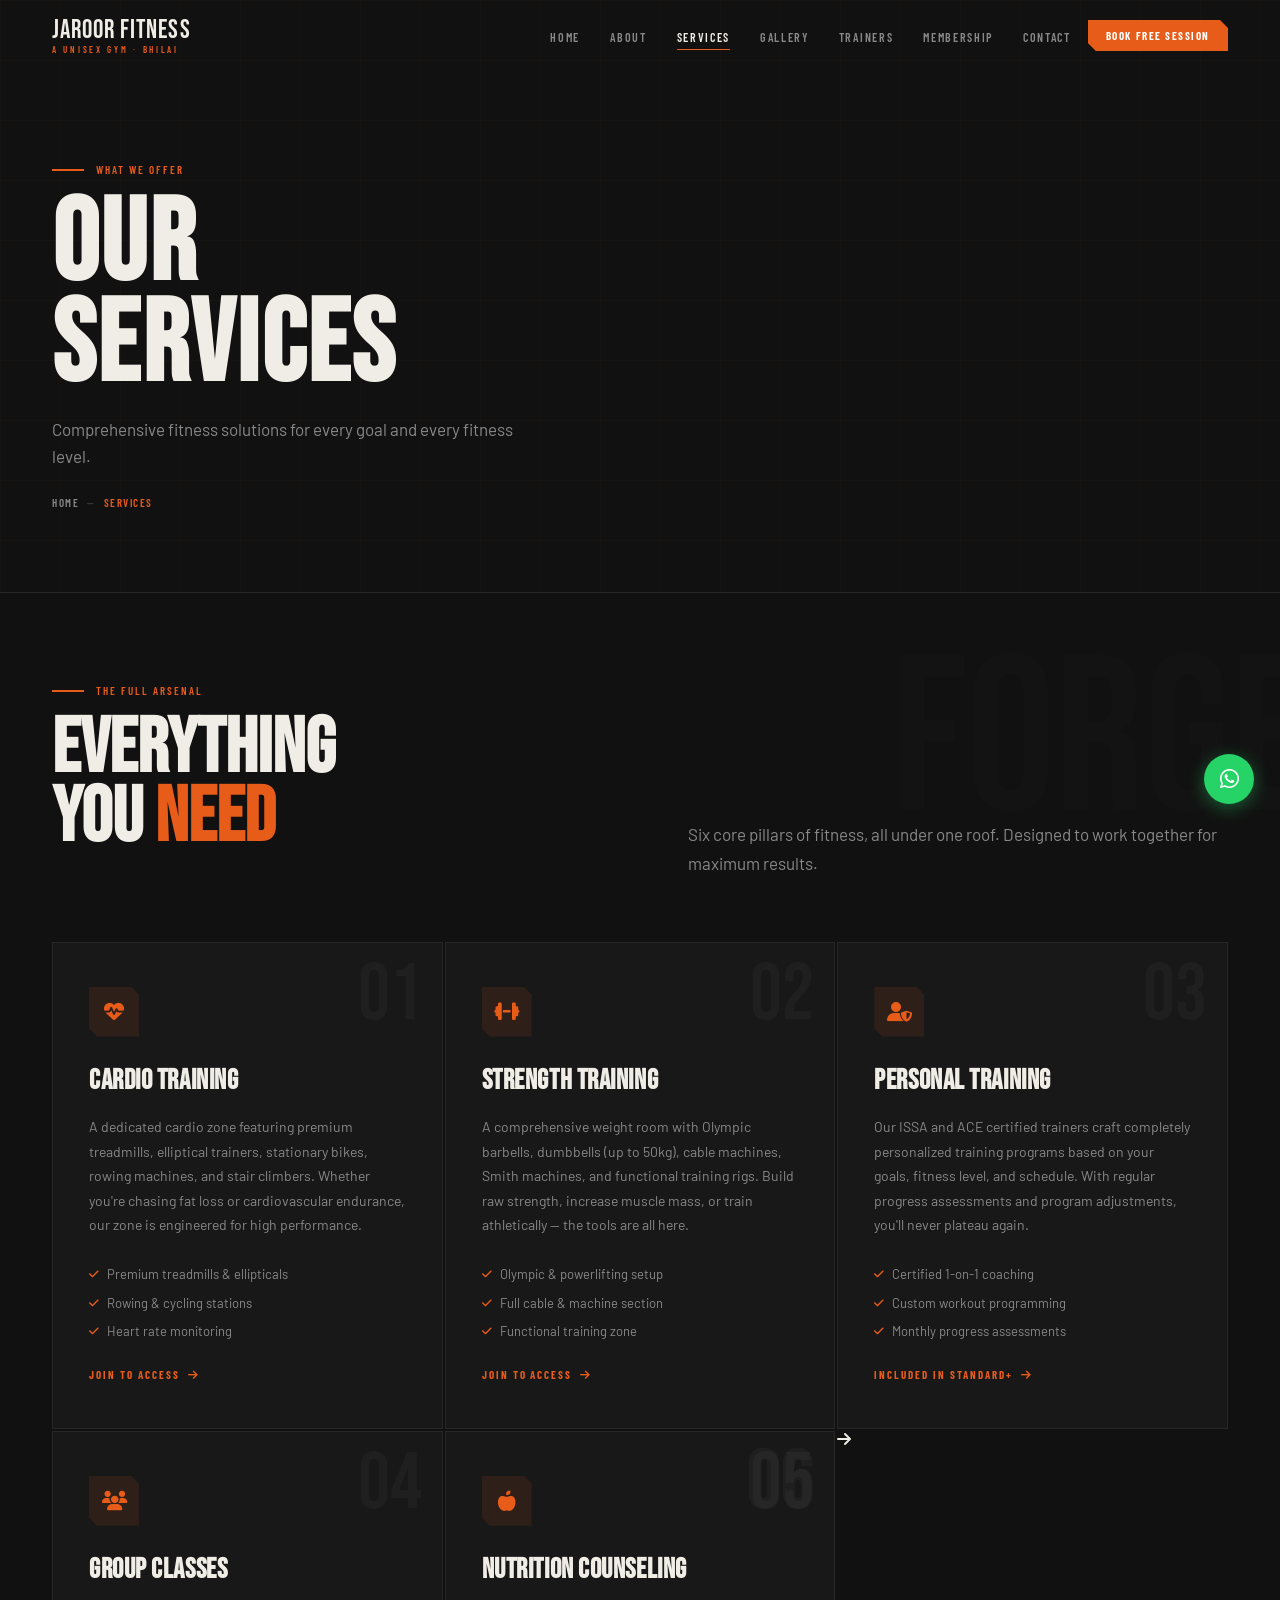
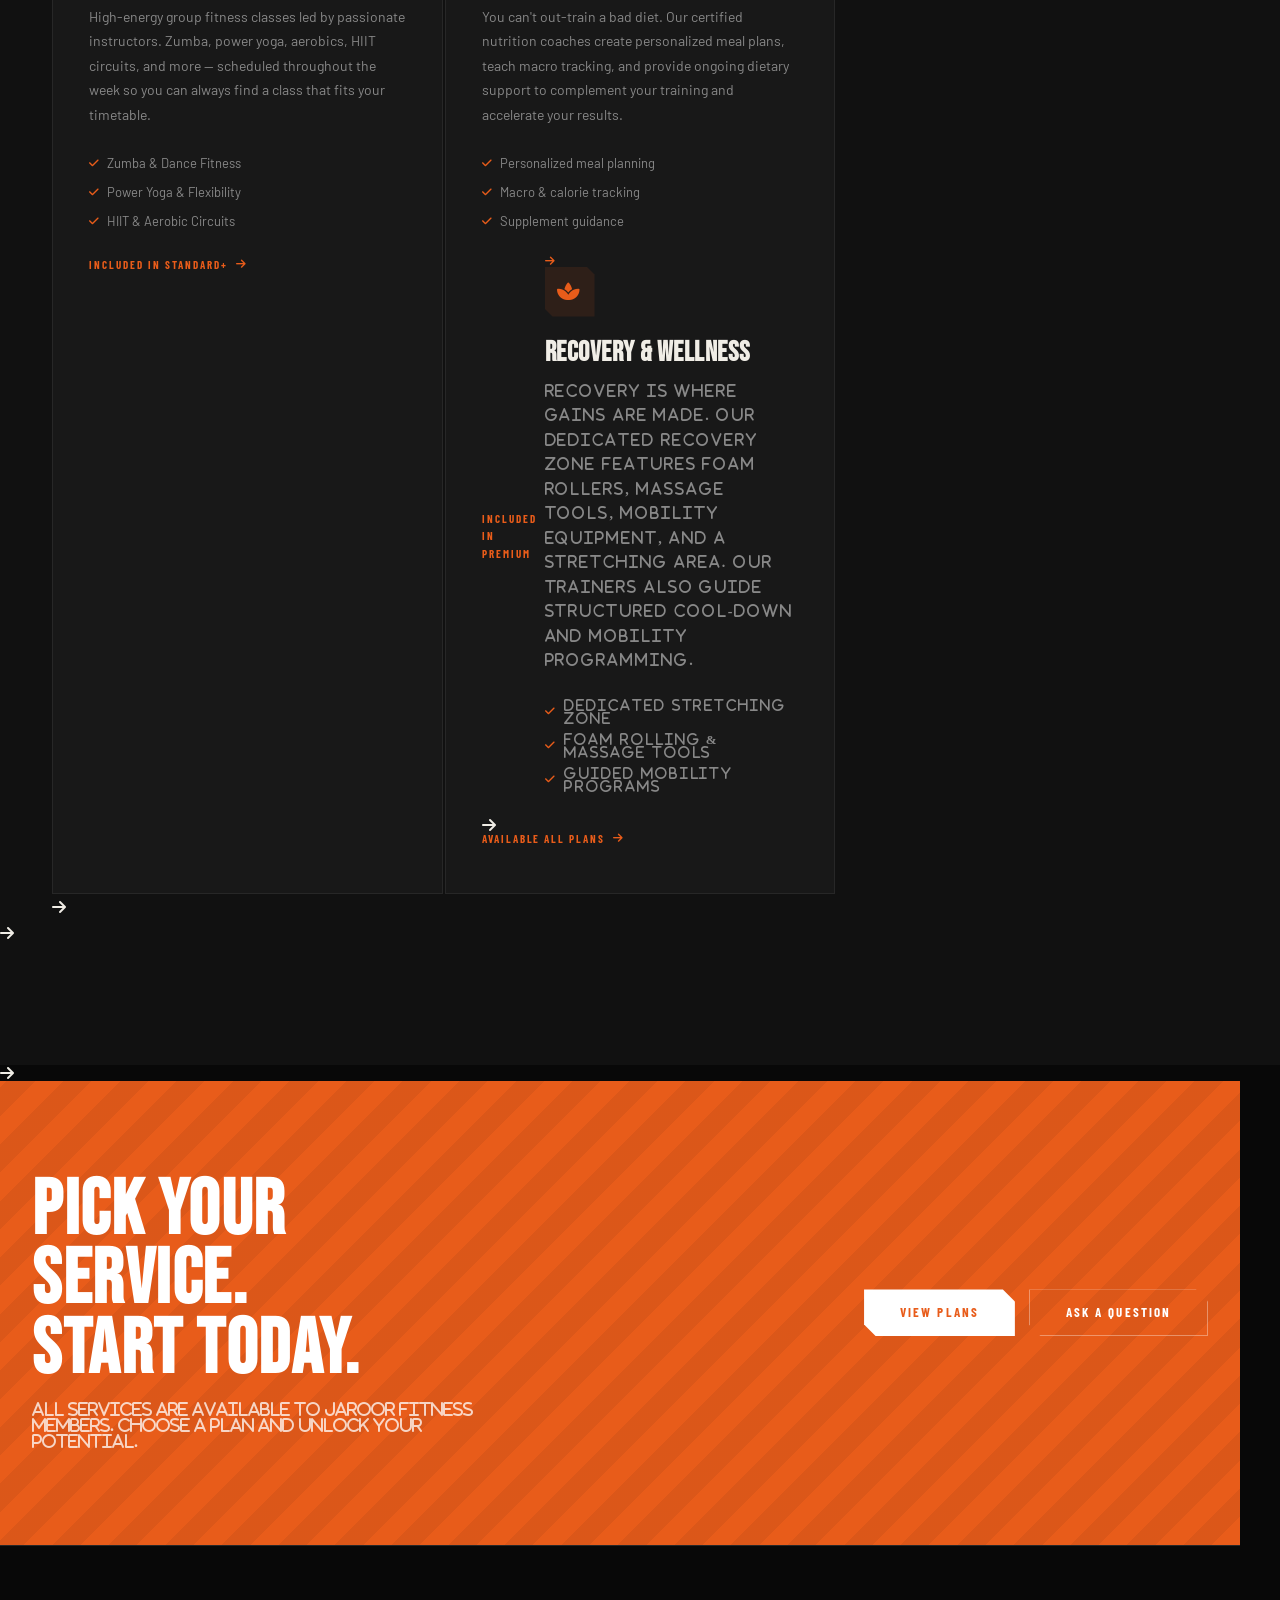
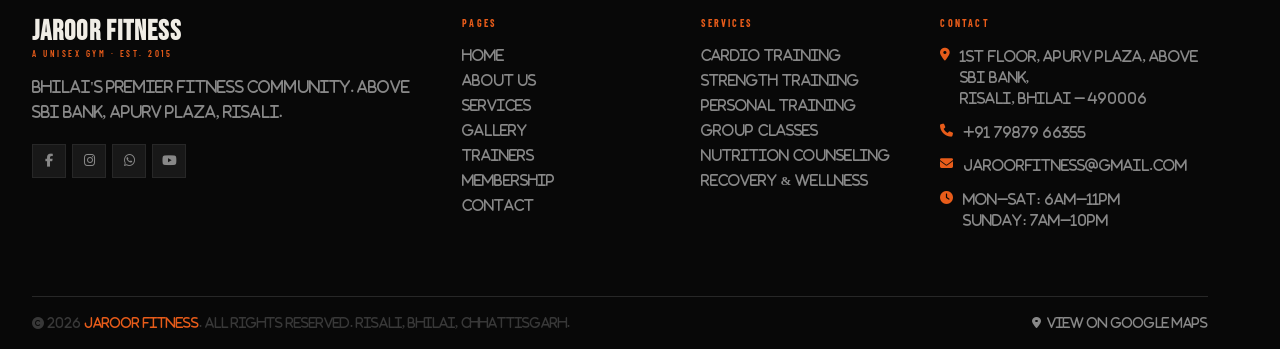
==== services.html @ d52c6426 "Add files via upload" ====
<!DOCTYPE html>
<html lang="en">
<head>
  <meta charset="UTF-8">
  <meta name="viewport" content="width=device-width, initial-scale=1.0">
  <title>Services — Jaroor Fitness</title>
  <meta name="description" content="Explore comprehensive fitness services at Jaroor Fitness Bhilai — personal training, group classes, nutrition counseling and more.">
  <link rel="preconnect" href="https://fonts.googleapis.com">
  <link rel="preconnect" href="https://fonts.gstatic.com" crossorigin>
  <link rel="stylesheet" href="styles.css">
  <link rel="stylesheet" href="https://cdnjs.cloudflare.com/ajax/libs/font-awesome/6.4.0/css/all.min.css">
  <link href="https://fonts.googleapis.com/css2?family=Bebas+Neue&family=Barlow+Condensed:ital,wght@0,300;0,400;0,600;0,700;1,400&family=Barlow:wght@300;400;500;600&display=swap" rel="stylesheet">
  <script type="application/ld+json">{"@context":"https://schema.org","@type":"ExerciseGym","name":"Jaroor Fitness","telephone":"+917987966355","address":{"@type":"PostalAddress","streetAddress":"1st Floor, Apurv Plaza, Above SBI Bank, Risali","addressLocality":"Bhilai","addressRegion":"Chhattisgarh","postalCode":"490006","addressCountry":"IN"},"url":"https://jaroorfitness.com"}</script>
</head>
<body>

<!-- BOOKING MODAL -->
<div id="jfModal" style="display:none;position:fixed;inset:0;z-index:9999;background:rgba(0,0,0,.88);backdrop-filter:blur(12px);align-items:center;justify-content:center;padding:16px;">
  <div style="background:#181818;border:1px solid #272727;width:100%;max-width:500px;max-height:92vh;overflow-y:auto;position:relative;padding:40px 30px 28px;animation:mIn .35s ease;">
    <style>@keyframes mIn{from{opacity:0;transform:translateY(20px)}to{opacity:1;transform:translateY(0)}}</style>
    <button onclick="jfClose()" style="position:absolute;top:12px;right:12px;width:32px;height:32px;background:#272727;border:1px solid #383838;color:#888;cursor:pointer;font-size:13px;display:flex;align-items:center;justify-content:center;">&#x2715;</button>
    <div style="text-align:center;margin-bottom:18px;">
      <div style="width:48px;height:48px;background:rgba(232,92,26,.12);border:1px solid rgba(232,92,26,.3);margin:0 auto 12px;display:flex;align-items:center;justify-content:center;clip-path:polygon(0 0,calc(100% - 8px) 0,100% 8px,100% 100%,8px 100%,0 calc(100% - 8px));"><i class="fas fa-dumbbell" style="font-size:20px;color:#e85c1a;"></i></div>
      <h2 style="font-family:'Bebas Neue',sans-serif;font-size:30px;color:#f0ede6;margin:0 0 4px;">Book a Free Session</h2>
      <p style="font-size:13px;color:#888;margin:0;">We'll call you back within 2 hours.</p>
    </div>
    <div id="jfTabs" style="display:flex;gap:2px;margin-bottom:18px;">
      <button id="jfTab1" onclick="jfTab('book')" style="flex:1;padding:10px;background:#e85c1a;color:white;border:1px solid #e85c1a;font-family:'Barlow Condensed',sans-serif;font-weight:700;font-size:11px;letter-spacing:.14em;text-transform:uppercase;cursor:pointer;">Book Appointment</button>
      <button id="jfTab2" onclick="jfTab('enq')"  style="flex:1;padding:10px;background:#272727;color:#888;border:1px solid #383838;font-family:'Barlow Condensed',sans-serif;font-weight:700;font-size:11px;letter-spacing:.14em;text-transform:uppercase;cursor:pointer;">General Enquiry</button>
    </div>
    <div id="jfBook" style="display:flex;flex-direction:column;gap:12px;">
      <div style="display:grid;grid-template-columns:1fr 1fr;gap:10px;">
        <div><label style="font-family:'Barlow Condensed',sans-serif;font-size:10px;font-weight:700;letter-spacing:.2em;text-transform:uppercase;color:#888;display:block;margin-bottom:5px;">Full Name *</label><input id="jfBName" type="text" placeholder="Your name" style="width:100%;background:#272727;border:1px solid #383838;color:#f0ede6;padding:11px 13px;font-size:14px;outline:none;font-family:'Barlow',sans-serif;border-radius:0;" onfocus="this.style.borderColor='#e85c1a'" onblur="this.style.borderColor='#383838'"></div>
        <div><label style="font-family:'Barlow Condensed',sans-serif;font-size:10px;font-weight:700;letter-spacing:.2em;text-transform:uppercase;color:#888;display:block;margin-bottom:5px;">Phone *</label><input id="jfBPhone" type="tel" placeholder="+91 00000 00000" style="width:100%;background:#272727;border:1px solid #383838;color:#f0ede6;padding:11px 13px;font-size:14px;outline:none;font-family:'Barlow',sans-serif;border-radius:0;" onfocus="this.style.borderColor='#e85c1a'" onblur="this.style.borderColor='#383838'"></div>
      </div>
      <div><label style="font-family:'Barlow Condensed',sans-serif;font-size:10px;font-weight:700;letter-spacing:.2em;text-transform:uppercase;color:#888;display:block;margin-bottom:5px;">Service</label>
        <select id="jfBSvc" style="width:100%;background:#272727;border:1px solid #383838;color:#f0ede6;padding:11px 13px;font-size:14px;outline:none;font-family:'Barlow',sans-serif;border-radius:0;-webkit-appearance:none;">
          <option value="">Select...</option><option>Personal Training</option><option>Group Classes</option><option>Strength Training</option><option>Cardio Program</option><option>Nutrition Counseling</option><option>General Membership</option>
        </select>
      </div>
      <p id="jfBErr" style="display:none;color:#e74c3c;font-size:12px;font-family:'Barlow Condensed',sans-serif;font-weight:600;margin:0;"></p>
      <button onclick="jfSubmitBook()" style="width:100%;padding:14px;background:#e85c1a;color:white;border:none;cursor:pointer;font-family:'Barlow Condensed',sans-serif;font-weight:700;font-size:13px;letter-spacing:.16em;text-transform:uppercase;clip-path:polygon(0 0,calc(100% - 10px) 0,100% 10px,100% 100%,10px 100%,0 calc(100% - 10px));display:flex;align-items:center;justify-content:center;gap:8px;">Confirm Booking &#160;<i class="fas fa-check"></i></button>
    </div>
    <div id="jfEnq" style="display:none;flex-direction:column;gap:12px;">
      <div style="display:grid;grid-template-columns:1fr 1fr;gap:10px;">
        <div><label style="font-family:'Barlow Condensed',sans-serif;font-size:10px;font-weight:700;letter-spacing:.2em;text-transform:uppercase;color:#888;display:block;margin-bottom:5px;">Full Name *</label><input id="jfEName" type="text" placeholder="Your name" style="width:100%;background:#272727;border:1px solid #383838;color:#f0ede6;padding:11px 13px;font-size:14px;outline:none;font-family:'Barlow',sans-serif;border-radius:0;" onfocus="this.style.borderColor='#e85c1a'" onblur="this.style.borderColor='#383838'"></div>
        <div><label style="font-family:'Barlow Condensed',sans-serif;font-size:10px;font-weight:700;letter-spacing:.2em;text-transform:uppercase;color:#888;display:block;margin-bottom:5px;">Phone *</label><input id="jfEPhone" type="tel" placeholder="+91 00000 00000" style="width:100%;background:#272727;border:1px solid #383838;color:#f0ede6;padding:11px 13px;font-size:14px;outline:none;font-family:'Barlow',sans-serif;border-radius:0;" onfocus="this.style.borderColor='#e85c1a'" onblur="this.style.borderColor='#383838'"></div>
      </div>
      <div><label style="font-family:'Barlow Condensed',sans-serif;font-size:10px;font-weight:700;letter-spacing:.2em;text-transform:uppercase;color:#888;display:block;margin-bottom:5px;">Your Question *</label><textarea id="jfEMsg" rows="4" placeholder="How can we help?" style="width:100%;background:#272727;border:1px solid #383838;color:#f0ede6;padding:11px 13px;font-size:14px;outline:none;font-family:'Barlow',sans-serif;border-radius:0;resize:vertical;min-height:100px;" onfocus="this.style.borderColor='#e85c1a'" onblur="this.style.borderColor='#383838'"></textarea></div>
      <p id="jfEErr" style="display:none;color:#e74c3c;font-size:12px;font-family:'Barlow Condensed',sans-serif;font-weight:600;margin:0;"></p>
      <button onclick="jfSubmitEnq()" style="width:100%;padding:14px;background:#e85c1a;color:white;border:none;cursor:pointer;font-family:'Barlow Condensed',sans-serif;font-weight:700;font-size:13px;letter-spacing:.16em;text-transform:uppercase;clip-path:polygon(0 0,calc(100% - 10px) 0,100% 10px,100% 100%,10px 100%,0 calc(100% - 10px));display:flex;align-items:center;justify-content:center;gap:8px;">Send Enquiry &#160;<i class="fas fa-paper-plane"></i></button>
    </div>
    <div id="jfDone" style="display:none;text-align:center;padding:16px 0;">
      <i class="fas fa-check-circle" style="font-size:52px;color:#e85c1a;display:block;margin-bottom:14px;"></i>
      <h3 style="font-family:'Bebas Neue',sans-serif;font-size:30px;color:#f0ede6;margin-bottom:8px;">You're All Set!</h3>
      <p style="font-size:14px;color:#888;line-height:1.7;">Our team will call you back within 2 hours.</p>
    </div>
    <div style="display:flex;align-items:center;justify-content:center;gap:12px;margin-top:16px;padding-top:14px;border-top:1px solid #272727;">
      <a href="tel:+917987966355" style="font-family:'Barlow Condensed',sans-serif;font-size:11px;font-weight:700;letter-spacing:.13em;text-transform:uppercase;color:#888;text-decoration:none;"><i class="fas fa-phone"></i> Call</a>
      <span style="color:#383838;">|</span>
      <a href="https://wa.me/917987966355" target="_blank" style="font-family:'Barlow Condensed',sans-serif;font-size:11px;font-weight:700;letter-spacing:.13em;text-transform:uppercase;color:#888;text-decoration:none;"><i class="fab fa-whatsapp"></i> WhatsApp</a>
    </div>
  </div>
</div>
<script>
function jfOpen(){var nav=document.getElementById('navMenu');var hb=document.getElementById('hamburger');if(nav){nav.classList.remove('active');}if(hb){hb.classList.remove('active');}var m=document.getElementById('jfModal');m.style.display='flex';document.body.style.overflow='hidden';jfTab('book');document.getElementById('jfDone').style.display='none';document.getElementById('jfTabs').style.display='flex';['jfBName','jfBPhone','jfEName','jfEPhone'].forEach(function(id){var el=document.getElementById(id);if(el)el.value='';});jfBErr('');jfEErr('');}
function jfClose(){document.getElementById('jfModal').style.display='none';document.body.style.overflow='';}
function jfTab(w){var b=w==='book';document.getElementById('jfBook').style.display=b?'flex':'none';document.getElementById('jfEnq').style.display=b?'none':'flex';document.getElementById('jfTab1').style.background=b?'#e85c1a':'#272727';document.getElementById('jfTab1').style.color=b?'white':'#888';document.getElementById('jfTab1').style.borderColor=b?'#e85c1a':'#383838';document.getElementById('jfTab2').style.background=b?'#272727':'#e85c1a';document.getElementById('jfTab2').style.color=b?'#888':'white';document.getElementById('jfTab2').style.borderColor=b?'#383838':'#e85c1a';}
function jfBErr(m){var e=document.getElementById('jfBErr');e.textContent=m;e.style.display=m?'block':'none';}
function jfEErr(m){var e=document.getElementById('jfEErr');e.textContent=m;e.style.display=m?'block':'none';}
function jfSuccess(){document.getElementById('jfBook').style.display='none';document.getElementById('jfEnq').style.display='none';document.getElementById('jfTabs').style.display='none';document.getElementById('jfDone').style.display='block';setTimeout(jfClose,5000);}
function jfSubmitBook(){jfBErr('');var n=document.getElementById('jfBName').value.trim(),p=document.getElementById('jfBPhone').value.trim();if(!n){jfBErr('Please enter your full name.');return;}if(!p){jfBErr('Please enter your phone number.');return;}jfSuccess();}
function jfSubmitEnq(){jfEErr('');var n=document.getElementById('jfEName').value.trim(),p=document.getElementById('jfEPhone').value.trim(),m=document.getElementById('jfEMsg').value.trim();if(!n){jfEErr('Please enter your full name.');return;}if(!p){jfEErr('Please enter your phone number.');return;}if(!m){jfEErr('Please write your question.');return;}jfSuccess();}
document.getElementById('jfModal').addEventListener('click',function(e){if(e.target===this)jfClose();});
document.addEventListener('keydown',function(e){if(e.key==='Escape')jfClose();});
</script>

<!-- MODAL -->
<div class="modal-overlay" id="modalOverlay" role="dialog" aria-modal="true" aria-labelledby="modalTitle">
  <div class="modal-box">
    <button class="modal-close" id="modalClose" aria-label="Close"><i class="fas fa-times"></i></button>
    <div class="modal-header">
      <div class="modal-icon"><i class="fas fa-dumbbell"></i></div>
      <h2 class="modal-title" id="modalTitle">Book a Free Session</h2>
      <p class="modal-subtitle">We'll call you back within 2 hours.</p>
    </div>
    <div class="modal-tabs">
      <button class="modal-tab active" data-tab="booking">Book Appointment</button>
      <button class="modal-tab" data-tab="enquiry">General Enquiry</button>
    </div>
    <form class="modal-form" id="bookingForm" data-form="booking">
      <div class="mform-row">
        <div class="mform-group"><label class="mform-label">Full Name *</label><input class="mform-input" type="text" name="name" placeholder="Your name" required></div>
        <div class="mform-group"><label class="mform-label">Phone *</label><input class="mform-input" type="tel" name="phone" placeholder="+91 00000 00000" required></div>
      </div>
      <div class="mform-group"><label class="mform-label">Preferred Date & Time</label><input class="mform-input" type="datetime-local" name="datetime"></div>
      <div class="mform-group"><label class="mform-label">Service Interest</label>
        <select class="mform-input" name="service">
          <option value="">Select a service...</option>
          <option>Personal Training</option><option>Group Classes (Zumba / Yoga)</option>
          <option>Strength Training</option><option>Cardio Program</option>
          <option>Nutrition Counseling</option><option>Membership Inquiry</option>
        </select>
      </div>
      <div class="mform-group"><label class="mform-label">Your Fitness Goal</label>
        <select class="mform-input" name="goal">
          <option value="">Tell us your goal...</option>
          <option>Weight Loss</option><option>Muscle Building</option>
          <option>Improve Fitness</option><option>Sports Performance</option><option>General Wellness</option>
        </select>
      </div>
      <button type="submit" class="btn btn-primary modal-submit">Book Free Session <i class="fas fa-arrow-right"></i></button>
    </form>
    <form class="modal-form hidden" id="enquiryForm" data-form="enquiry">
      <div class="mform-row">
        <div class="mform-group"><label class="mform-label">Full Name *</label><input class="mform-input" type="text" name="name" placeholder="Your name" required></div>
        <div class="mform-group"><label class="mform-label">Phone *</label><input class="mform-input" type="tel" name="phone" placeholder="+91 00000 00000" required></div>
      </div>
      <div class="mform-group"><label class="mform-label">Email</label><input class="mform-input" type="email" name="email" placeholder="your@email.com"></div>
      <div class="mform-group"><label class="mform-label">Your Question *</label><textarea class="mform-input" name="message" rows="4" placeholder="How can we help you?" required></textarea></div>
      <button type="submit" class="btn btn-primary modal-submit">Send Enquiry <i class="fas fa-paper-plane"></i></button>
    </form>
    <div class="modal-success hidden" id="modalSuccess">
      <div class="success-icon"><i class="fas fa-check-circle"></i></div>
      <h3>Done! We'll Call You Soon</h3>
      <p>Our team will reach out within 2 hours. Follow us <strong>@jaroor_fitness_bhilai</strong></p>
    </div>
    <div class="modal-footer-links">
      <a href="tel:+917987966355"><i class="fas fa-phone"></i> Call Now</a>
      <span>·</span>
      <a href="https://wa.me/917987966355" target="_blank"><i class="fab fa-whatsapp"></i> WhatsApp</a>
      <span>·</span>
      <a href="mailto:jaroorfitness@gmail.com"><i class="fas fa-envelope"></i> Email</a>
    </div>
  </div>
</div>

  <nav class="navbar scrolled" id="navbar">
    <div class="nav-container">
      <div class="nav-logo">
        <a href="index.html">
          <span class="logo-main">Jaroor Fitness</span>
          <span class="logo-sub">A Unisex Gym · Bhilai</span>
        </a>
      </div>
      <ul class="nav-menu" id="navMenu">
        <li><a href="index.html" class="nav-link">Home</a></li>
        <li><a href="about.html" class="nav-link">About</a></li>
        <li><a href="services.html" class="nav-link active">Services</a></li>
        <li><a href="gallery.html" class="nav-link">Gallery</a></li>
        <li><a href="trainers.html" class="nav-link">Trainers</a></li>
        <li><a href="membership.html" class="nav-link">Membership</a></li>
        <li><a href="contact.html" class="nav-link">Contact</a></li>
        <li><button class="nav-cta" onclick="jfOpen()">Book Free Session</button></li>
      </ul>
      <div class="hamburger" id="hamburger"><span class="bar"></span><span class="bar"></span><span class="bar"></span></div>
    </div>
  </nav>

  <section class="page-header">
    <div class="page-header-inner">
      <div class="section-label reveal"><span class="label">What We Offer</span></div>
      <h1 class="display">Our<br>Services</h1>
      <p>Comprehensive fitness solutions for every goal and every fitness level.</p>
      <div class="breadcrumb">
        <a href="index.html">Home</a>
        <span class="sep">—</span>
        <span class="current">Services</span>
      </div>
    </div>
  </section>

  <section class="services-section" style="padding-top:80px;" id="all-services">
    <div class="container">
      <div class="services-header">
        <div>
          <div class="section-label"><span class="label">The Full Arsenal</span></div>
          <h2 class="section-title">Everything<br>You <span>Need</span></h2>
        </div>
        <p class="section-intro">Six core pillars of fitness, all under one roof. Designed to work together for maximum results.</p>
      </div>

      <div class="services-grid">
        <div class="service-card fade-up" id="cardio">
          <div class="service-number">01</div>
          <div class="service-icon"><i class="fas fa-heartbeat"></i></div>
          <h3>Cardio Training</h3>
          <p>A dedicated cardio zone featuring premium treadmills, elliptical trainers, stationary bikes, rowing machines, and stair climbers. Whether you're chasing fat loss or cardiovascular endurance, our zone is engineered for high performance.</p>
          <ul style="margin:0 0 24px;padding:0;list-style:none;display:flex;flex-direction:column;gap:8px;">
            <li style="font-size:13px;color:var(--ash);display:flex;align-items:center;gap:8px;"><i class="fas fa-check" style="color:var(--ember);font-size:11px;"></i>Premium treadmills &amp; ellipticals</li>
            <li style="font-size:13px;color:var(--ash);display:flex;align-items:center;gap:8px;"><i class="fas fa-check" style="color:var(--ember);font-size:11px;"></i>Rowing &amp; cycling stations</li>
            <li style="font-size:13px;color:var(--ash);display:flex;align-items:center;gap:8px;"><i class="fas fa-check" style="color:var(--ember);font-size:11px;"></i>Heart rate monitoring</li>
          </ul>
          <a href="membership.html" class="service-link">Join to Access <i class="fas fa-arrow-right"></i></a>
        </div>

        <div class="service-card fade-up" id="strength">
          <div class="service-number">02</div>
          <div class="service-icon"><i class="fas fa-dumbbell"></i></div>
          <h3>Strength Training</h3>
          <p>A comprehensive weight room with Olympic barbells, dumbbells (up to 50kg), cable machines, Smith machines, and functional training rigs. Build raw strength, increase muscle mass, or train athletically — the tools are all here.</p>
          <ul style="margin:0 0 24px;padding:0;list-style:none;display:flex;flex-direction:column;gap:8px;">
            <li style="font-size:13px;color:var(--ash);display:flex;align-items:center;gap:8px;"><i class="fas fa-check" style="color:var(--ember);font-size:11px;"></i>Olympic &amp; powerlifting setup</li>
            <li style="font-size:13px;color:var(--ash);display:flex;align-items:center;gap:8px;"><i class="fas fa-check" style="color:var(--ember);font-size:11px;"></i>Full cable &amp; machine section</li>
            <li style="font-size:13px;color:var(--ash);display:flex;align-items:center;gap:8px;"><i class="fas fa-check" style="color:var(--ember);font-size:11px;"></i>Functional training zone</li>
          </ul>
          <a href="membership.html" class="service-link">Join to Access <i class="fas fa-arrow-right"></i></a>
        </div>

        <div class="service-card fade-up" id="personal">
          <div class="service-number">03</div>
          <div class="service-icon"><i class="fas fa-user-shield"></i></div>
          <h3>Personal Training</h3>
          <p>Our ISSA and ACE certified trainers craft completely personalized training programs based on your goals, fitness level, and schedule. With regular progress assessments and program adjustments, you'll never plateau again.</p>
          <ul style="margin:0 0 24px;padding:0;list-style:none;display:flex;flex-direction:column;gap:8px;">
            <li style="font-size:13px;color:var(--ash);display:flex;align-items:center;gap:8px;"><i class="fas fa-check" style="color:var(--ember);font-size:11px;"></i>Certified 1-on-1 coaching</li>
            <li style="font-size:13px;color:var(--ash);display:flex;align-items:center;gap:8px;"><i class="fas fa-check" style="color:var(--ember);font-size:11px;"></i>Custom workout programming</li>
            <li style="font-size:13px;color:var(--ash);display:flex;align-items:center;gap:8px;"><i class="fas fa-check" style="color:var(--ember);font-size:11px;"></i>Monthly progress assessments</li>
          </ul>
          <a href="membership.html" class="service-link">Included in Standard+ <i class="fas fa-arrow-right"></i></a>
        </div>

        <div class="service-card fade-up" id="group">
          <div class="service-number">04</div>
          <div class="service-icon"><i class="fas fa-users"></i></div>
          <h3>Group Classes</h3>
          <p>High-energy group fitness classes led by passionate instructors. Zumba, power yoga, aerobics, HIIT circuits, and more — scheduled throughout the week so you can always find a class that fits your timetable.</p>
          <ul style="margin:0 0 24px;padding:0;list-style:none;display:flex;flex-direction:column;gap:8px;">
            <li style="font-size:13px;color:var(--ash);display:flex;align-items:center;gap:8px;"><i class="fas fa-check" style="color:var(--ember);font-size:11px;"></i>Zumba &amp; Dance Fitness</li>
            <li style="font-size:13px;color:var(--ash);display:flex;align-items:center;gap:8px;"><i class="fas fa-check" style="color:var(--ember);font-size:11px;"></i>Power Yoga &amp; Flexibility</li>
            <li style="font-size:13px;color:var(--ash);display:flex;align-items:center;gap:8px;"><i class="fas fa-check" style="color:var(--ember);font-size:11px;"></i>HIIT &amp; Aerobic Circuits</li>
          </ul>
          <a href="membership.html" class="service-link">Included in Standard+ <i class="fas fa-arrow-right"></i></a>
        </div>

        <div class="service-card fade-up" id="nutrition">
          <div class="service-number">05</div>
          <div class="service-icon"><i class="fas fa-apple-alt"></i></div>
          <h3>Nutrition Counseling</h3>
          <p>You can't out-train a bad diet. Our certified nutrition coaches create personalized meal plans, teach macro tracking, and provide ongoing dietary support to complement your training and accelerate your results.</p>
          <ul style="margin:0 0 24px;padding:0;list-style:none;display:flex;flex-direction:column;gap:8px;">
            <li style="font-size:13px;color:var(--ash);display:flex;align-items:center;gap:8px;"><i class="fas fa-check" style="color:var(--ember);font-size:11px;"></i>Personalized meal planning</li>
            <li style="font-size:13px;color:var(--ash);display:flex;align-items:center;gap:8px;"><i class="fas fa-check" style="color:var(--ember);font-size:11px;"></i>Macro &amp; calorie tracking</li>
            <li style="font-size:13px;color:var(--ash);display:flex;align-items:center;gap:8px;"><i class="fas fa-check" style="color:var(--ember);font-size:11px;"></i>Supplement guidance</li>
          </ul>
          <a href="membership.html" class="service-link">Included in Premium <i class="fas fa-arrow-right"service-card fade-up" id="recovery">
          <div class="service-number">06</div>
          <div class="service-icon"><i class="fas fa-spa"></i></div>
          <h3>Recovery &amp; Wellness</h3>
          <p>Recovery is where gains are made. Our dedicated recovery zone features foam rollers, massage tools, mobility equipment, and a stretching area. Our trainers also guide structured cool-down and mobility programming.</p>
          <ul style="margin:0 0 24px;padding:0;list-style:none;display:flex;flex-direction:column;gap:8px;">
            <li style="font-size:13px;color:var(--ash);display:flex;align-items:center;gap:8px;"><i class="fas fa-check" style="color:var(--ember);font-size:11px;"></i>Dedicated stretching zone</li>
            <li style="font-size:13px;color:var(--ash);display:flex;align-items:center;gap:8px;"><i class="fas fa-check" style="color:var(--ember);font-size:11px;"></i>Foam rolling &amp; massage tools</li>
            <li style="font-size:13px;color:var(--ash);display:flex;align-items:center;gap:8px;"><i class="fas fa-check" style="color:var(--ember);font-size:11px;"></i>Guided mobility programs</li>
          </ul>
          <a href="membership.html" class="service-link">Available All Plans <i class="fas fa-arrow-right"></i></a>
        </div>
      </div>
    </div>
  </section>

  <section class="cta-section">
    <div class="cta-inner">
      <div class="cta-text">
        <h2 class="display">Pick Your<br>Service.<br>Start Today.</h2>
        <p>All services are available to Jaroor Fitness members. Choose a plan and unlock your potential.</p>
      </div>
      <div class="cta-actions">
        <a href="membership.html" class="btn btn-white">View Plans</a>
        <a href="contact.html" class="btn btn-transparent">Ask a Question</a>
      </div>
    </div>
  </section>

<footer class="site-footer">
  <div class="container">
    <div class="footer-grid">

      <div class="footer-brand">
        <span class="logo-main">Jaroor Fitness</span>
        <span class="logo-sub">A Unisex Gym &middot; Est. 2015</span>
        <p>Bhilai's premier fitness community. Above SBI Bank, Apurv Plaza, Risali.</p>
        <div class="social-row">
          <a href="https://www.facebook.com/jaroorfitnessbhilai" target="_blank" aria-label="Facebook"><i class="fab fa-facebook-f"></i></a>
          <a href="https://www.instagram.com/jaroor_fitness_bhilai/" target="_blank" aria-label="Instagram"><i class="fab fa-instagram"></i></a>
          <a href="https://wa.me/917987966355" target="_blank" aria-label="WhatsApp"><i class="fab fa-whatsapp"></i></a>
          <a href="#" aria-label="YouTube"><i class="fab fa-youtube"></i></a>
        </div>
      </div>

      <div class="footer-col">
        <h5>Pages</h5>
        <ul>
          <li><a href="index.html">Home</a></li>
          <li><a href="about.html">About Us</a></li>
          <li><a href="services.html">Services</a></li>
          <li><a href="gallery.html">Gallery</a></li>
          <li><a href="trainers.html">Trainers</a></li>
          <li><a href="membership.html">Membership</a></li>
          <li><a href="contact.html">Contact</a></li>
        </ul>
      </div>

      <div class="footer-col">
        <h5>Services</h5>
        <ul>
          <li><a href="services.html#cardio">Cardio Training</a></li>
          <li><a href="services.html#strength">Strength Training</a></li>
          <li><a href="services.html#personal">Personal Training</a></li>
          <li><a href="services.html#group">Group Classes</a></li>
          <li><a href="services.html#nutrition">Nutrition Counseling</a></li>
          <li><a href="services.html#recovery">Recovery &amp; Wellness</a></li>
        </ul>
      </div>

      <div class="footer-col">
        <h5>Contact</h5>
        <div class="fc-row">
          <i class="fas fa-map-marker-alt"></i>
          <span>1st Floor, Apurv Plaza, Above SBI Bank,<br>Risali, Bhilai &ndash; 490006</span>
        </div>
        <div class="fc-row">
          <i class="fas fa-phone"></i>
          <span><a href="tel:+917987966355">+91 79879 66355</a></span>
        </div>
        <div class="fc-row">
          <i class="fas fa-envelope"></i>
          <span><a href="mailto:jaroorfitness@gmail.com">jaroorfitness@gmail.com</a></span>
        </div>
        <div class="fc-row">
          <i class="fas fa-clock"></i>
          <span>Mon&ndash;Sat: 6AM&ndash;11PM<br>Sunday: 7AM&ndash;10PM</span>
        </div>
      </div>

    </div>
    <div class="footer-bar">
      <p>&copy; 2026 <strong>Jaroor Fitness</strong>. All Rights Reserved. Risali, Bhilai, Chhattisgarh.</p>
      <a href="https://maps.google.com/?q=Jaroor+Fitness+Apurv+Plaza+Risali+Bhilai" target="_blank">
        <i class="fas fa-map-marker-alt"></i> View on Google Maps
      </a>
    </div>
  </div>
</footer>

<!-- Floating WhatsApp -->
<a href="https://wa.me/917987966355" target="_blank" class="wa-float" aria-label="Chat on WhatsApp">
  <i class="fab fa-whatsapp"></i>
</a>

<!-- Back to Top -->
<a href="#" class="btt" id="btt" aria-label="Back to top">
  <i class="fas fa-arrow-up"></i>
</a>

<script src="script.js"></script>
</body>
</html>
---- styles.css ----
/* ═══════════════════════════════════════════════════════════
   JAROOR FITNESS — PREMIUM REDESIGN v2
   Aesthetic: Industrial Luxe / Dark Forge
   ═══════════════════════════════════════════════════════════ */

@import url('https://fonts.googleapis.com/css2?family=Bebas+Neue&family=Barlow+Condensed:ital,wght@0,300;0,400;0,600;0,700;1,400&family=Barlow:wght@300;400;500;600&display=swap');

/* ── VARIABLES ──────────────────────────────────────────────── */
:root {
  --obsidian: #080808;
  --carbon:   #111111;
  --forge:    #181818;
  --steel:    #272727;
  --iron:     #383838;
  --ash:      #888;
  --silver:   #c0c0c0;
  --cream:    #f0ede6;
  --ember:    #e85c1a;
  --ember-glow: #ff7a35;
  --ember-dim:  #c44010;
  --gold:     #c9a84c;

  --font-display: 'Bebas Neue', sans-serif;
  --font-ui:      'Barlow Condensed', sans-serif;
  --font-body:    'Barlow', sans-serif;

  --ease-out:    cubic-bezier(0.16, 1, 0.3, 1);
  --ease-bounce: cubic-bezier(0.34, 1.56, 0.64, 1);
  --nav-h: 72px;

  --shadow-lg: 0 24px 64px rgba(0,0,0,0.7);
  --glow-ember: 0 0 30px rgba(232,92,26,0.4);
}

/* ── RESET ──────────────────────────────────────────────────── */
*, *::before, *::after { margin:0; padding:0; box-sizing:border-box; }
html { scroll-behavior:smooth; font-size:16px; }
body { font-family:var(--font-body); background:var(--obsidian); color:var(--cream); line-height:1.6; }
.page-wrap { overflow-x: hidden; }
a { text-decoration:none; color:inherit; transition:color 0.25s; }
img { max-width:100%; display:block; }
ul { list-style:none; }
::-webkit-scrollbar { width:4px; }
::-webkit-scrollbar-track { background:var(--carbon); }
::-webkit-scrollbar-thumb { background:var(--ember); border-radius:2px; }

/* ── TYPOGRAPHY ──────────────────────────────────────────────── */
.display { font-family:var(--font-display); line-height:0.9; letter-spacing:0.02em; }
.label { font-family:var(--font-ui); font-weight:600; letter-spacing:0.18em; text-transform:uppercase; font-size:11px; color:var(--ember); }
.section-label { display:inline-flex; align-items:center; gap:12px; margin-bottom:16px; }
.section-label::before { content:''; display:block; width:32px; height:2px; background:var(--ember); flex-shrink:0; }
.section-title { font-family:var(--font-display); font-size:clamp(40px,6vw,80px); line-height:0.9; color:var(--cream); margin-bottom:24px; }
.section-title span { color:var(--ember); }
.section-intro { font-size:17px; color:var(--ash); max-width:540px; line-height:1.7; }

/* ── LAYOUT ──────────────────────────────────────────────────── */
.container { max-width:1240px; margin:0 auto; padding:0 32px; }

/* ── BUTTONS ─────────────────────────────────────────────────── */
.btn { display:inline-flex; align-items:center; gap:10px; font-family:var(--font-ui); font-weight:700; font-size:13px; letter-spacing:0.16em; text-transform:uppercase; padding:16px 36px; border:none; cursor:pointer; position:relative; overflow:hidden; transition:all 0.35s var(--ease-out); }
.btn::before { content:''; position:absolute; inset:0; background:rgba(255,255,255,0.08); transform:translateX(-115%) skewX(-15deg); transition:transform 0.45s var(--ease-out); }
.btn:hover::before { transform:translateX(115%) skewX(-15deg); }
.btn-primary { background:var(--ember); color:white; clip-path:polygon(0 0,calc(100% - 12px) 0,100% 12px,100% 100%,12px 100%,0 calc(100% - 12px)); }
.btn-primary:hover { background:var(--ember-glow); color:white; box-shadow:var(--glow-ember); transform:translateY(-2px); }
.btn-outline { background:transparent; color:var(--cream); border:1px solid var(--iron); clip-path:polygon(0 0,calc(100% - 10px) 0,100% 10px,100% 100%,10px 100%,0 calc(100% - 10px)); }
.btn-outline:hover { border-color:var(--ember); color:var(--ember); box-shadow:0 0 24px rgba(232,92,26,0.2); }
.btn-white { background:white; color:var(--ember); clip-path:polygon(0 0,calc(100% - 12px) 0,100% 12px,100% 100%,12px 100%,0 calc(100% - 12px)); }
.btn-white:hover { background:var(--cream); color:var(--ember-dim); transform:translateY(-2px); }
.btn-white::before { display:none; }
.btn-transparent { background:transparent; color:white; border:1px solid rgba(255,255,255,0.35); clip-path:polygon(0 0,calc(100% - 12px) 0,100% 12px,100% 100%,12px 100%,0 calc(100% - 12px)); }
.btn-transparent:hover { background:rgba(255,255,255,0.1); color:white; }
button.btn { font-family:var(--font-ui); }

/* ── ANIMATIONS ──────────────────────────────────────────────── */

/* Page-load slide-in (hero) */
.anim-in { opacity:0; transform:translateY(28px); animation:animIn 0.8s var(--ease-out) forwards; animation-delay:var(--d, 0s); }
@keyframes animIn { to { opacity:1; transform:translateY(0); } }

/* Scroll-reveal */
.reveal { opacity:0; transform:translateY(36px); transition:opacity 0.75s var(--ease-out), transform 0.75s var(--ease-out); transition-delay:var(--d, 0s); }
.reveal.visible { opacity:1; transform:translateY(0); }

/* Count-up numbers */
.count-up { display:inline-block; }

/* Pulse on hover */
@keyframes pulseEmber { 0%,100% { box-shadow:0 0 0 0 rgba(232,92,26,0.4); } 50% { box-shadow:0 0 0 12px rgba(232,92,26,0); } }

/* Shimmer sweep for gradient backgrounds */
@keyframes shimmer { 0% { background-position:-200% 0; } 100% { background-position:200% 0; } }

/* ── MODAL ───────────────────────────────────────────────────── */
.modal-overlay {
  position:fixed; inset:0; z-index:10000;
  background:rgba(0,0,0,0.88); backdrop-filter:blur(12px);
  display:flex; align-items:center; justify-content:center; padding:20px;
  opacity:0; pointer-events:none;
  transition:opacity 0.35s var(--ease-out);
}
.modal-overlay.active { opacity:1; pointer-events:all; }
.modal-box {
  background:var(--forge); border:1px solid var(--steel);
  width:100%; max-width:560px; max-height:90vh; overflow-y:auto;
  position:relative; padding:48px 40px 36px;
  transform:translateY(32px) scale(0.97);
  transition:transform 0.4s var(--ease-bounce);
}
.modal-overlay.active .modal-box { transform:translateY(0) scale(1); }
.modal-close { position:absolute; top:16px; right:16px; width:36px; height:36px; background:var(--steel); border:1px solid var(--iron); color:var(--ash); display:flex; align-items:center; justify-content:center; font-size:15px; cursor:pointer; transition:all 0.2s; }
.modal-close:hover { background:var(--ember); color:white; border-color:var(--ember); }
.modal-header { text-align:center; margin-bottom:28px; }
.modal-icon { width:56px; height:56px; background:rgba(232,92,26,0.12); border:1px solid rgba(232,92,26,0.3); display:flex; align-items:center; justify-content:center; margin:0 auto 16px; animation:pulseEmber 2.5s ease-in-out infinite; }
.modal-icon i { font-size:24px; color:var(--ember); }
.modal-title { font-family:var(--font-display); font-size:36px; color:var(--cream); margin-bottom:8px; }
.modal-subtitle { font-size:14px; color:var(--ash); }
.modal-tabs { display:flex; gap:2px; margin-bottom:28px; }
.modal-tab { flex:1; font-family:var(--font-ui); font-size:12px; font-weight:700; letter-spacing:0.14em; text-transform:uppercase; padding:12px; background:var(--steel); border:1px solid var(--iron); color:var(--ash); cursor:pointer; transition:all 0.25s; }
.modal-tab.active { background:var(--ember); color:white; border-color:var(--ember); }
.modal-tab:hover:not(.active) { border-color:var(--ash); color:var(--cream); }
.modal-form { display:flex; flex-direction:column; gap:16px; }
/* modal visibility handled by JS */
.mform-row { display:grid; grid-template-columns:1fr 1fr; gap:12px; }
.mform-group { display:flex; flex-direction:column; gap:6px; }
.mform-label { font-family:var(--font-ui); font-size:10px; font-weight:700; letter-spacing:0.2em; text-transform:uppercase; color:var(--ash); }
.mform-input { background:var(--steel); border:1px solid var(--iron); color:var(--cream); padding:13px 16px; font-family:var(--font-body); font-size:14px; outline:none; transition:border-color 0.25s; width:100%; border-radius:0; -webkit-appearance:none; }
.mform-input:focus { border-color:var(--ember); }
.mform-input::placeholder { color:var(--iron); }
select.mform-input option { background:var(--forge); }
textarea.mform-input { min-height:120px; resize:vertical; }
.modal-submit { width:100%; justify-content:center; padding:18px; margin-top:4px; }
.modal-success { text-align:center; padding:20px 0; }
.success-icon { font-size:60px; color:var(--ember); margin-bottom:16px; animation:pulseEmber 2s ease-in-out infinite; }
.modal-success h3 { font-family:var(--font-display); font-size:32px; color:var(--cream); margin-bottom:12px; }
.modal-success p { font-size:14px; color:var(--ash); line-height:1.7; }
.modal-footer-links { display:flex; align-items:center; justify-content:center; gap:12px; margin-top:24px; padding-top:20px; border-top:1px solid var(--steel); }
.modal-footer-links a { font-family:var(--font-ui); font-size:11px; font-weight:700; letter-spacing:0.14em; text-transform:uppercase; color:var(--ash); display:flex; align-items:center; gap:6px; transition:color 0.2s; }
.modal-footer-links a:hover { color:var(--ember); }
.modal-footer-links span { color:var(--iron); font-size:10px; }

/* ── NAVBAR ──────────────────────────────────────────────────── */
.navbar { position:fixed; top:0; width:100%; z-index:1000; height:var(--nav-h); transition:background 0.3s, border-color 0.3s; border-bottom:1px solid transparent; }
.navbar.scrolled { background:rgba(8,8,8,0.96); backdrop-filter:blur(20px); border-bottom-color:var(--steel); }
.nav-container { max-width:1240px; margin:0 auto; padding:0 32px; height:100%; display:flex; align-items:center; justify-content:space-between; }
.nav-logo a { display:flex; flex-direction:column; line-height:1; }
.logo-main { font-family:var(--font-display); font-size:26px; color:var(--cream); letter-spacing:0.04em; }
.logo-sub { font-family:var(--font-ui); font-size:9px; font-weight:600; letter-spacing:0.3em; text-transform:uppercase; color:var(--ember); margin-top:1px; }
.nav-menu { display:flex; align-items:center; gap:4px; }
.nav-link { font-family:var(--font-ui); font-weight:600; font-size:12px; letter-spacing:0.14em; text-transform:uppercase; color:var(--ash); padding:6px 13px; position:relative; transition:color 0.25s; }
.nav-link::after { content:''; position:absolute; bottom:0; left:13px; right:13px; height:1px; background:var(--ember); transform:scaleX(0); transition:transform 0.25s var(--ease-out); }
.nav-link:hover, .nav-link.active { color:var(--cream); }
.nav-link:hover::after, .nav-link.active::after { transform:scaleX(1); }
.nav-cta { background:var(--ember); color:white; padding:9px 18px; font-family:var(--font-ui); font-weight:700; font-size:11px; letter-spacing:0.14em; text-transform:uppercase; border:none; cursor:pointer; clip-path:polygon(0 0,calc(100% - 8px) 0,100% 8px,100% 100%,8px 100%,0 calc(100% - 8px)); transition:all 0.25s; }
.nav-cta:hover { background:var(--ember-glow); transform:translateY(-1px); }
.hamburger { display:none; flex-direction:column; gap:5px; cursor:pointer; padding:4px; }
.bar { width:24px; height:2px; background:var(--cream); transition:all 0.3s; }
.hamburger.active .bar:nth-child(1) { transform:translateY(7px) rotate(45deg); }
.hamburger.active .bar:nth-child(2) { opacity:0; }
.hamburger.active .bar:nth-child(3) { transform:translateY(-7px) rotate(-45deg); }

/* ── HERO ────────────────────────────────────────────────────── */
.hero { min-height:100vh; position:relative; display:flex; align-items:center; overflow:hidden; padding-top:var(--nav-h); }
.hero-bg { position:absolute; inset:0; z-index:0; }
.hero-bg img { width:100%; height:100%; object-fit:cover; opacity:0.2; filter:contrast(1.2) saturate(0.3); }
.hero-bg::after { content:''; position:absolute; inset:0; background:linear-gradient(135deg, rgba(8,8,8,0.97) 0%,rgba(8,8,8,0.75) 55%,rgba(232,92,26,0.07) 100%); }
.hero-grid { position:absolute; inset:0; background-image:linear-gradient(rgba(232,92,26,0.035) 1px,transparent 1px),linear-gradient(90deg,rgba(232,92,26,0.035) 1px,transparent 1px); background-size:60px 60px; animation:gridDrift 24s linear infinite; }
@keyframes gridDrift { 0%{background-position:0 0} 100%{background-position:60px 60px} }
.hero-noise { position:absolute; inset:0; background-image:url("data:image/svg+xml,%3Csvg viewBox='0 0 200 200' xmlns='http://www.w3.org/2000/svg'%3E%3Cfilter id='n'%3E%3CfeTurbulence type='fractalNoise' baseFrequency='0.9' numOctaves='4' stitchTiles='stitch'/%3E%3C/filter%3E%3Crect width='100%25' height='100%25' filter='url(%23n)' opacity='0.03'/%3E%3C/svg%3E"); opacity:0.4; pointer-events:none; }
.hero-content { position:relative; z-index:2; width:100%; padding:80px 0 60px; }
.hero-inner { max-width:1240px; margin:0 auto; padding:0 32px; display:grid; grid-template-columns:1fr 360px; gap:60px; align-items:center; }
.hero-eyebrow { display:flex; align-items:center; gap:12px; margin-bottom:20px; }
.hero-eyebrow span { font-family:var(--font-ui); font-size:11px; font-weight:600; letter-spacing:0.22em; text-transform:uppercase; color:var(--ember); }
.hero-eyebrow::before { content:''; display:block; width:40px; height:2px; background:var(--ember); flex-shrink:0; }
.hero-title { font-family:var(--font-display); font-size:clamp(68px,11vw,156px); line-height:0.87; color:var(--cream); margin-bottom:8px; }
.hero-title .accent { color:var(--ember); display:block; }
.hero-subtitle { font-family:var(--font-display); font-size:clamp(24px,3.5vw,44px); color:var(--ash); margin-bottom:28px; line-height:1; }
.hero-desc { font-size:16px; color:var(--ash); max-width:480px; margin-bottom:36px; line-height:1.8; }
.hero-actions { display:flex; gap:16px; align-items:center; flex-wrap:wrap; margin-bottom:28px; }
.hero-divider { width:1px; height:36px; background:var(--iron); }
.hero-link { font-family:var(--font-ui); font-size:12px; font-weight:600; letter-spacing:0.14em; text-transform:uppercase; color:var(--ash); display:flex; align-items:center; gap:8px; transition:color 0.25s; }
.hero-link:hover { color:var(--cream); }
.hero-trust { display:flex; align-items:center; gap:20px; flex-wrap:wrap; }
.trust-sep { width:1px; height:24px; background:var(--iron); }
.trust-item { display:flex; align-items:center; gap:8px; font-family:var(--font-ui); font-size:11px; font-weight:600; letter-spacing:0.1em; color:var(--ash); }
.trust-item i.fa-star { color:var(--gold); font-size:10px; }
.trust-item i.fa-shield-alt { color:var(--ember); }
.hero-stats { display:flex; flex-direction:column; gap:2px; }
.stat-block { background:rgba(255,255,255,0.03); border:1px solid var(--steel); padding:24px 28px; position:relative; overflow:hidden; transition:border-color 0.3s, background 0.3s; }
.stat-block::before { content:''; position:absolute; left:0; top:0; bottom:0; width:3px; background:var(--ember); transform:scaleY(0); transition:transform 0.3s var(--ease-out); }
.stat-block:hover { border-color:var(--ember); background:rgba(232,92,26,0.04); }
.stat-block:hover::before { transform:scaleY(1); }
.stat-number { font-family:var(--font-display); font-size:50px; line-height:1; color:var(--cream); }
.stat-number sup { font-size:24px; }
.stat-label { font-family:var(--font-ui); font-size:10px; font-weight:600; letter-spacing:0.18em; text-transform:uppercase; color:var(--ash); margin-top:2px; }
.scroll-indicator { position:absolute; bottom:36px; left:50%; transform:translateX(-50%); z-index:2; display:flex; flex-direction:column; align-items:center; gap:8px; }
.scroll-indicator span { font-family:var(--font-ui); font-size:10px; font-weight:600; letter-spacing:0.2em; text-transform:uppercase; color:var(--ash); }
.scroll-line { width:1px; height:44px; background:linear-gradient(to bottom,var(--ember),transparent); animation:scrollPulse 2s ease-in-out infinite; }
@keyframes scrollPulse { 0%,100%{opacity:0.4;transform:scaleY(1)} 50%{opacity:1;transform:scaleY(1.2)} }

/* ── MARQUEE ─────────────────────────────────────────────────── */
.marquee-band { background:var(--ember); padding:13px 0; overflow:hidden; }
.marquee-track { display:flex; animation:marquee 22s linear infinite; width:max-content; }
.marquee-item { font-family:var(--font-display); font-size:15px; letter-spacing:0.08em; color:white; white-space:nowrap; padding:0 28px; display:flex; align-items:center; gap:28px; }
.marquee-item::before { content:'◆'; font-size:7px; opacity:0.6; }
@keyframes marquee { 0%{transform:translateX(0)} 100%{transform:translateX(-50%)} }

/* ── SERVICES ────────────────────────────────────────────────── */
.services-section { padding:120px 0; background:var(--carbon); position:relative; overflow:hidden; }
.services-section::before { content:'FORGE'; position:absolute; top:40px; right:-30px; font-family:var(--font-display); font-size:220px; color:rgba(255,255,255,0.012); pointer-events:none; user-select:none; line-height:1; }
.services-header { display:flex; justify-content:space-between; align-items:flex-end; margin-bottom:64px; gap:32px; }
.services-grid { display:grid; grid-template-columns:repeat(3,1fr); gap:2px; }
.service-card { background:var(--forge); padding:44px 36px; position:relative; overflow:hidden; border:1px solid var(--steel); transition:background 0.3s, border-color 0.3s; cursor:default; }
.service-card::after { content:''; position:absolute; bottom:0; left:0; right:0; height:3px; background:var(--ember); transform:scaleX(0); transition:transform 0.4s var(--ease-out); transform-origin:left; }
.service-card:hover { background:var(--steel); border-color:rgba(232,92,26,0.3); }
.service-card:hover::after { transform:scaleX(1); }
.service-number { font-family:var(--font-display); font-size:80px; color:rgba(255,255,255,0.03); line-height:1; position:absolute; top:12px; right:20px; transition:color 0.3s; }
.service-card:hover .service-number { color:rgba(232,92,26,0.1); }
.service-icon { width:50px; height:50px; background:rgba(232,92,26,0.1); display:flex; align-items:center; justify-content:center; margin-bottom:22px; clip-path:polygon(0 0,calc(100% - 8px) 0,100% 8px,100% 100%,8px 100%,0 calc(100% - 8px)); transition:background 0.3s; }
.service-card:hover .service-icon { background:rgba(232,92,26,0.22); }
.service-icon i { font-size:20px; color:var(--ember); }
.service-card h3 { font-family:var(--font-display); font-size:28px; color:var(--cream); margin-bottom:12px; letter-spacing:0.02em; }
.service-card p { font-size:14px; color:var(--ash); line-height:1.75; margin-bottom:26px; }
.service-link { font-family:var(--font-ui); font-size:11px; font-weight:700; letter-spacing:0.18em; text-transform:uppercase; color:var(--ember); display:flex; align-items:center; gap:8px; transition:gap 0.25s; }
.service-link:hover { gap:14px; }

/* ── ABOUT ───────────────────────────────────────────────────── */
.about-section { padding:120px 0; background:var(--obsidian); }
.about-grid { display:grid; grid-template-columns:1fr 1fr; gap:80px; align-items:center; }
.about-visual { position:relative; }
.about-img-main { width:100%; aspect-ratio:4/5; object-fit:cover; filter:contrast(1.1) saturate(0.8); }
.about-img-overlay { position:absolute; bottom:-24px; right:-24px; width:58%; aspect-ratio:4/3; object-fit:cover; border:4px solid var(--obsidian); filter:contrast(1.1) saturate(0.75); }
.about-badge { position:absolute; top:28px; left:-20px; background:var(--ember); padding:18px 24px; text-align:center; z-index:2; }
.about-badge-num { font-family:var(--font-display); font-size:44px; color:white; line-height:1; }
.about-badge-txt { font-family:var(--font-ui); font-size:9px; font-weight:700; letter-spacing:0.2em; text-transform:uppercase; color:rgba(255,255,255,0.7); }
.about-rating-badge { position:absolute; bottom:24px; left:24px; background:rgba(8,8,8,0.9); border:1px solid var(--steel); padding:12px 20px; text-align:center; backdrop-filter:blur(8px); z-index:2; }
.about-pillars { display:grid; grid-template-columns:1fr 1fr; gap:14px; margin:32px 0; }
.pillar { padding:18px; border:1px solid var(--steel); transition:border-color 0.3s, background 0.3s; }
.pillar:hover { border-color:var(--ember); background:rgba(232,92,26,0.03); }
.pillar i { font-size:18px; color:var(--ember); margin-bottom:10px; }
.pillar h4 { font-family:var(--font-ui); font-size:13px; font-weight:700; letter-spacing:0.06em; text-transform:uppercase; color:var(--cream); margin-bottom:4px; }
.pillar p { font-size:12px; color:var(--ash); margin:0; line-height:1.5; }
.about-cta-row { display:flex; gap:14px; flex-wrap:wrap; margin-top:8px; }

/* ── GALLERY ─────────────────────────────────────────────────── */
.gallery-section { padding:120px 0; background:var(--carbon); }
.gallery-header { text-align:center; margin-bottom:56px; }
.gallery-header .section-label { justify-content:center; }
.gallery-grid { display:grid; grid-template-columns:repeat(12,1fr); grid-template-rows:repeat(3,190px); gap:4px; }
.gallery-item:nth-child(1) { grid-column:span 5; grid-row:span 2; }
.gallery-item:nth-child(2) { grid-column:span 4; }
.gallery-item:nth-child(3) { grid-column:span 3; }
.gallery-item:nth-child(4) { grid-column:span 4; }
.gallery-item:nth-child(5) { grid-column:span 3; }
.gallery-item:nth-child(6) { grid-column:span 7; }
.gallery-item:nth-child(7) { grid-column:span 5; }
.gallery-item { overflow:hidden; position:relative; cursor:zoom-in; }
.gallery-img { width:100%; height:100%; object-fit:cover; filter:grayscale(25%) contrast(1.1); transition:filter 0.55s, transform 0.65s var(--ease-out); }
.gallery-item:hover .gallery-img { filter:grayscale(0%) contrast(1.1); transform:scale(1.07); }
.gallery-item-overlay { position:absolute; inset:0; background:rgba(8,8,8,0.35); display:flex; align-items:center; justify-content:center; opacity:0; transition:opacity 0.3s; }
.gallery-item:hover .gallery-item-overlay { opacity:1; }
.gallery-item-overlay i { font-size:28px; color:white; }

/* ── MEMBERSHIP ─────────────────────────────────────────────── */
.membership-section { padding:120px 0; background:var(--obsidian); position:relative; overflow:hidden; }
.membership-section::after { content:''; position:absolute; top:-200px; right:-200px; width:600px; height:600px; background:radial-gradient(circle,rgba(232,92,26,0.055) 0%,transparent 70%); pointer-events:none; }
.membership-header { text-align:center; margin-bottom:72px; }
.membership-header .section-label { justify-content:center; }
.membership-header .section-intro { margin:0 auto; text-align:center; }
.plans-grid { display:grid; grid-template-columns:repeat(3,1fr); gap:2px; margin-bottom:48px; }
.plan-card { background:var(--forge); border:1px solid var(--steel); padding:44px 36px; position:relative; transition:border-color 0.3s, background 0.3s; overflow:hidden; }
.plan-card.featured { background:var(--steel); border-color:var(--ember); transform:translateY(-16px); }
.plan-badge { position:absolute; top:0; right:0; background:var(--ember); padding:5px 14px; font-family:var(--font-ui); font-size:9px; font-weight:700; letter-spacing:0.2em; text-transform:uppercase; color:white; }
.plan-tier { font-family:var(--font-ui); font-size:11px; font-weight:700; letter-spacing:0.22em; text-transform:uppercase; color:var(--ember); margin-bottom:14px; }
.plan-price { display:flex; align-items:baseline; gap:4px; margin-bottom:6px; }
.plan-currency { font-family:var(--font-display); font-size:26px; color:var(--ash); }
.plan-amount { font-family:var(--font-display); font-size:68px; line-height:1; color:var(--cream); }
.plan-period { font-family:var(--font-ui); font-size:12px; color:var(--ash); letter-spacing:0.1em; }
.plan-tagline { font-size:13px; color:var(--ash); margin-bottom:32px; padding-bottom:32px; border-bottom:1px solid var(--steel); }
.plan-features { margin-bottom:36px; }
.plan-features li { display:flex; align-items:center; gap:11px; padding:9px 0; font-size:14px; color:var(--silver); border-bottom:1px solid rgba(255,255,255,0.04); }
.plan-features li i { color:var(--ember); font-size:11px; flex-shrink:0; }
.plan-features li.disabled { color:var(--iron); text-decoration:line-through; }
.plan-features li.disabled i { color:var(--iron); }
.plan-card .btn { width:100%; justify-content:center; }
.special-offers { display:grid; grid-template-columns:repeat(3,1fr); gap:2px; }
.offer-card { background:rgba(232,92,26,0.05); border:1px solid rgba(232,92,26,0.18); padding:26px 28px; display:flex; align-items:flex-start; gap:18px; transition:background 0.3s; }
.offer-card:hover { background:rgba(232,92,26,0.1); }
.offer-icon { width:42px; height:42px; background:rgba(232,92,26,0.18); display:flex; align-items:center; justify-content:center; flex-shrink:0; }
.offer-icon i { color:var(--ember); font-size:17px; }
.offer-text h4 { font-family:var(--font-ui); font-size:13px; font-weight:700; letter-spacing:0.06em; text-transform:uppercase; color:var(--cream); margin-bottom:4px; }
.offer-text p { font-size:13px; color:var(--ash); margin:0; line-height:1.5; }

/* ── TRAINERS ─────────────────────────────────────────────────  */
.trainers-section { padding:120px 0; background:var(--carbon); }
.trainers-header { display:flex; justify-content:space-between; align-items:flex-end; margin-bottom:60px; flex-wrap:wrap; gap:20px; }
.trainers-grid { display:grid; grid-template-columns:repeat(4,1fr); gap:2px; }
.trainer-card { position:relative; overflow:hidden; cursor:pointer; background:var(--forge); }
.trainer-img { width:100%; aspect-ratio:3/4; object-fit:cover; filter:grayscale(35%) contrast(1.1); transition:filter 0.55s, transform 0.55s var(--ease-out); }
.trainer-card:hover .trainer-img { filter:grayscale(0%) contrast(1.1); transform:scale(1.05); }
.trainer-overlay { position:absolute; inset:0; background:linear-gradient(to top,rgba(8,8,8,0.94) 0%,rgba(8,8,8,0.15) 50%,transparent 100%); }
.trainer-info { position:absolute; bottom:0; left:0; right:0; padding:24px; }
.trainer-name { font-family:var(--font-display); font-size:24px; color:var(--cream); margin-bottom:3px; line-height:1; }
.trainer-role { font-family:var(--font-ui); font-size:10px; font-weight:600; letter-spacing:0.18em; text-transform:uppercase; color:var(--ember); margin-bottom:14px; }
.trainer-tags { display:flex; flex-wrap:wrap; gap:5px; opacity:0; transform:translateY(8px); transition:opacity 0.3s, transform 0.3s; }
.trainer-card:hover .trainer-tags { opacity:1; transform:translateY(0); }
.trainer-tag { font-family:var(--font-ui); font-size:9px; font-weight:700; letter-spacing:0.13em; text-transform:uppercase; background:rgba(232,92,26,0.2); color:var(--ember); padding:3px 9px; border:1px solid rgba(232,92,26,0.3); }

/* ── TESTIMONIALS ────────────────────────────────────────────── */
.testimonials-section { padding:120px 0; background:var(--obsidian); position:relative; overflow:hidden; }
.testimonials-section::before { content:'"'; position:absolute; top:-40px; left:-40px; font-family:var(--font-display); font-size:380px; color:rgba(255,255,255,0.015); line-height:1; pointer-events:none; }
.testimonials-header { text-align:center; margin-bottom:64px; }
.testimonials-header .section-label { justify-content:center; }
.testimonials-grid { display:grid; grid-template-columns:repeat(3,1fr); gap:2px; }
.testimonial-card { background:var(--forge); border:1px solid var(--steel); padding:44px 36px; transition:border-color 0.3s; position:relative; overflow:hidden; }
.testimonial-card::before { content:''; position:absolute; top:0; left:0; right:0; height:2px; background:linear-gradient(90deg,transparent,var(--ember),transparent); transform:scaleX(0); transition:transform 0.5s var(--ease-out); }
.testimonial-card:hover { border-color:rgba(232,92,26,0.35); }
.testimonial-card:hover::before { transform:scaleX(1); }
.testimonial-quote-mark { font-family:var(--font-display); font-size:68px; color:var(--ember); line-height:0.6; margin-bottom:22px; opacity:0.55; }
.testimonial-text { font-size:15px; color:var(--silver); line-height:1.8; margin-bottom:32px; font-style:italic; }
.testimonial-stars { display:flex; gap:3px; margin-bottom:20px; }
.testimonial-stars i { color:var(--gold); font-size:12px; }
.testimonial-author { display:flex; align-items:center; gap:14px; }
.author-img { width:46px; height:46px; border-radius:50%; object-fit:cover; filter:grayscale(25%); border:2px solid var(--steel); }
.author-name { font-family:var(--font-ui); font-size:13px; font-weight:700; letter-spacing:0.06em; text-transform:uppercase; color:var(--cream); margin-bottom:2px; }
.author-since { font-family:var(--font-ui); font-size:10px; letter-spacing:0.1em; color:var(--ash); }

/* ── LOCATION ─────────────────────────────────────────────────  */
.location-section { padding:100px 0; background:var(--carbon); }
.location-grid { display:grid; grid-template-columns:1fr 1.3fr; gap:72px; align-items:start; }
.location-details { display:flex; flex-direction:column; gap:0; margin:32px 0; }
.loc-item { display:flex; align-items:flex-start; gap:16px; padding:20px 0; border-bottom:1px solid var(--steel); }
.loc-item:first-child { padding-top:0; }
.loc-icon { width:40px; height:40px; background:rgba(232,92,26,0.1); display:flex; align-items:center; justify-content:center; flex-shrink:0; margin-top:2px; }
.loc-icon i { color:var(--ember); font-size:16px; }
.loc-label { font-family:var(--font-ui); font-size:10px; font-weight:700; letter-spacing:0.2em; text-transform:uppercase; color:var(--ember); margin-bottom:5px; }
.loc-value { font-size:14px; color:var(--silver); line-height:1.65; }
.loc-value a { color:var(--cream); transition:color 0.2s; }
.loc-value a:hover { color:var(--ember); }
.location-actions { display:flex; gap:12px; flex-wrap:wrap; margin-top:8px; }
.location-map { position:relative; border:1px solid var(--steel); overflow:hidden; }
.location-map iframe { display:block; filter:grayscale(15%) contrast(1.05) brightness(0.92); }
.map-pin-label { background:var(--obsidian); border-top:1px solid var(--steel); padding:14px 20px; font-family:var(--font-ui); font-size:12px; font-weight:600; letter-spacing:0.1em; color:var(--ash); display:flex; align-items:center; gap:8px; }
.map-pin-label i { color:var(--ember); }

/* ── CTA ─────────────────────────────────────────────────────── */
.cta-section { background:var(--ember); position:relative; overflow:hidden; }
.cta-section::before { content:''; position:absolute; inset:0; background:repeating-linear-gradient(-45deg,rgba(0,0,0,0) 0,rgba(0,0,0,0) 20px,rgba(0,0,0,0.055) 20px,rgba(0,0,0,0.055) 40px); }
.cta-inner { position:relative; padding:96px 32px; max-width:1240px; margin:0 auto; display:flex; justify-content:space-between; align-items:center; gap:48px; }
.cta-text h2 { font-family:var(--font-display); font-size:clamp(44px,6vw,80px); color:white; line-height:0.9; margin-bottom:16px; }
.cta-text p { font-size:16px; color:rgba(255,255,255,0.75); max-width:460px; }
.cta-actions { display:flex; gap:14px; flex-shrink:0; flex-wrap:wrap; }

/* ── FOOTER ──────────────────────────────────────────────────── */
.footer { background:var(--obsidian); border-top:1px solid var(--steel); padding:80px 0 0; }
.footer-grid { display:grid; grid-template-columns:2fr 1fr 1fr 1.5fr; gap:56px; padding-bottom:56px; border-bottom:1px solid var(--steel); }
.footer-brand .logo-main { font-family:var(--font-display); font-size:30px; color:var(--cream); display:block; margin-bottom:4px; }
.footer-brand .logo-sub { font-family:var(--font-ui); font-size:9px; font-weight:600; letter-spacing:0.28em; text-transform:uppercase; color:var(--ember); display:block; margin-bottom:20px; }
.footer-brand p { font-size:14px; color:var(--ash); line-height:1.8; margin-bottom:24px; }
.social-links { display:flex; gap:7px; }
.social-link { width:36px; height:36px; background:var(--forge); border:1px solid var(--steel); display:flex; align-items:center; justify-content:center; color:var(--ash); font-size:14px; transition:all 0.25s; }
.social-link:hover { background:var(--ember); border-color:var(--ember); color:white; transform:translateY(-2px); }
.footer-col h5 { font-family:var(--font-ui); font-size:10px; font-weight:700; letter-spacing:0.22em; text-transform:uppercase; color:var(--ember); margin-bottom:22px; }
.footer-col ul { display:flex; flex-direction:column; gap:10px; }
.footer-col ul li a, .footer-col ul li span { font-size:14px; color:var(--ash); transition:color 0.25s; }
.footer-col ul li a:hover { color:var(--cream); }
.footer-contact-item { display:flex; align-items:flex-start; gap:11px; margin-bottom:14px; }
.footer-contact-item i { color:var(--ember); font-size:13px; margin-top:3px; flex-shrink:0; }
.footer-contact-item span { font-size:13px; color:var(--ash); line-height:1.65; }
.footer-bottom { padding:22px 0; display:flex; align-items:center; justify-content:space-between; flex-wrap:wrap; gap:8px; }
.footer-bottom p { font-size:12px; color:var(--iron); margin:0; }
.footer-bottom p span { color:var(--ember); }

/* ── PAGE HEADERS ────────────────────────────────────────────── */
.page-header { padding:calc(var(--nav-h) + 80px) 0 80px; background:var(--carbon); position:relative; overflow:hidden; border-bottom:1px solid var(--steel); }
.page-header::before { content:''; position:absolute; inset:0; background-image:linear-gradient(rgba(232,92,26,0.025) 1px,transparent 1px),linear-gradient(90deg,rgba(232,92,26,0.025) 1px,transparent 1px); background-size:60px 60px; }
.page-header-inner { max-width:1240px; margin:0 auto; padding:0 32px; position:relative; }
.page-header h1 { font-family:var(--font-display); font-size:clamp(56px,9vw,120px); color:var(--cream); line-height:0.88; margin-bottom:18px; }
.page-header p { font-size:17px; color:var(--ash); max-width:500px; margin-bottom:24px; }
.breadcrumb { display:flex; align-items:center; gap:8px; font-family:var(--font-ui); font-size:11px; font-weight:600; letter-spacing:0.14em; text-transform:uppercase; color:var(--ash); }
.breadcrumb a { color:var(--ash); }
.breadcrumb a:hover { color:var(--ember); }
.breadcrumb .sep { color:var(--iron); }
.breadcrumb .current { color:var(--ember); }

/* ── CONTACT PAGE ────────────────────────────────────────────── */
.contact-section { padding:120px 0; background:var(--carbon); }
.contact-grid { display:grid; grid-template-columns:1fr 1fr; gap:80px; }
.contact-info { display:flex; flex-direction:column; gap:0; }
.contact-detail { display:flex; align-items:flex-start; gap:18px; padding:24px 0; border-bottom:1px solid var(--steel); }
.contact-icon { width:46px; height:46px; background:rgba(232,92,26,0.1); display:flex; align-items:center; justify-content:center; flex-shrink:0; }
.contact-icon i { color:var(--ember); font-size:17px; }
.contact-label { font-family:var(--font-ui); font-size:10px; font-weight:700; letter-spacing:0.2em; text-transform:uppercase; color:var(--ember); margin-bottom:5px; }
.contact-value { font-size:15px; color:var(--cream); line-height:1.6; }
.contact-value a { color:var(--cream); }
.contact-value a:hover { color:var(--ember); }
.hours-grid { display:grid; grid-template-columns:1fr 1fr; gap:10px; margin-top:10px; }
.hours-item { background:var(--forge); border:1px solid var(--steel); padding:14px 18px; }
.hours-day { font-family:var(--font-ui); font-size:10px; font-weight:700; letter-spacing:0.14em; text-transform:uppercase; color:var(--ash); margin-bottom:3px; }
.hours-time { font-family:var(--font-ui); font-size:16px; font-weight:600; color:var(--cream); }
.form-group { margin-bottom:18px; }
.form-label { display:block; font-family:var(--font-ui); font-size:10px; font-weight:700; letter-spacing:0.2em; text-transform:uppercase; color:var(--ash); margin-bottom:7px; }
.form-input { width:100%; background:var(--forge); border:1px solid var(--steel); color:var(--cream); padding:15px 18px; font-family:var(--font-body); font-size:15px; outline:none; transition:border-color 0.25s; border-radius:0; -webkit-appearance:none; }
.form-input:focus { border-color:var(--ember); }
.form-input::placeholder { color:var(--iron); }
select.form-input option { background:var(--forge); }
textarea.form-input { min-height:130px; resize:vertical; }
.form-row { display:grid; grid-template-columns:1fr 1fr; gap:14px; }
.form-submit .btn { width:100%; justify-content:center; padding:18px; }

/* ── FLOATING ELEMENTS ───────────────────────────────────────── */
.whatsapp-float { position:fixed; bottom:100px; right:28px; width:52px; height:52px; background:#25d366; color:white; display:flex; align-items:center; justify-content:center; font-size:24px; border-radius:50%; z-index:998; box-shadow:0 4px 20px rgba(37,211,102,0.4); transition:all 0.3s var(--ease-out); animation:whatsFloat 3s ease-in-out infinite; }
.whatsapp-float:hover { background:#22bf5b; transform:scale(1.12); color:white; box-shadow:0 6px 28px rgba(37,211,102,0.55); }
@keyframes whatsFloat { 0%,100%{transform:translateY(0)} 50%{transform:translateY(-6px)} }
.back-to-top { position:fixed; bottom:32px; right:28px; width:46px; height:46px; background:var(--ember); color:white; display:flex; align-items:center; justify-content:center; font-size:15px; z-index:997; opacity:0; transform:translateY(16px); pointer-events:none; transition:all 0.3s var(--ease-out); clip-path:polygon(0 0,calc(100% - 8px) 0,100% 8px,100% 100%,8px 100%,0 calc(100% - 8px)); }
.back-to-top.show { opacity:1; transform:translateY(0); pointer-events:all; }
.back-to-top:hover { background:var(--ember-glow); color:white; transform:translateY(-4px); }

/* ── LIGHTBOX ────────────────────────────────────────────────── */
.lightbox-overlay { position:fixed; inset:0; background:rgba(0,0,0,0.94); display:flex; align-items:center; justify-content:center; z-index:9999; padding:24px; cursor:zoom-out; }
.lightbox-overlay img { max-width:100%; max-height:90vh; object-fit:contain; }

/* ── RESPONSIVE ──────────────────────────────────────────────── */
@media (max-width:1100px) {
  .hero-inner { grid-template-columns:1fr; }
  .hero-stats { flex-direction:row; }
  .stat-block { flex:1; }
  .services-grid { grid-template-columns:1fr 1fr; }
  .about-grid { grid-template-columns:1fr; gap:60px; }
  .about-img-overlay { display:none; }
  .plans-grid { grid-template-columns:1fr; gap:2px; }
  .plan-card.featured { transform:none; }
  .trainers-grid { grid-template-columns:repeat(2,1fr); }
  .testimonials-grid { grid-template-columns:1fr 1fr; }
  .contact-grid { grid-template-columns:1fr; gap:60px; }
  .footer-grid { grid-template-columns:1fr 1fr; gap:40px; }
  .special-offers { grid-template-columns:1fr; }
  .cta-inner { flex-direction:column; text-align:center; }
  .cta-text p { margin:0 auto; }
  .cta-actions { justify-content:center; }
  .location-grid { grid-template-columns:1fr; gap:48px; }
}
@media (max-width:768px) {
  /* nav handled in dedicated block below */
  .hamburger { display:flex; }
  .nav-cta { display:none; }
  .services-grid { grid-template-columns:1fr; }
  .trainers-grid { grid-template-columns:1fr 1fr; }
  .testimonials-grid { grid-template-columns:1fr; }
  .footer-grid { grid-template-columns:1fr; }
  .gallery-grid { grid-template-columns:1fr 1fr; grid-template-rows:repeat(4,170px); }
  .gallery-item:nth-child(n) { grid-column:span 1; grid-row:span 1; }
  .services-header { flex-direction:column; align-items:flex-start; }
  .hero-stats { flex-direction:column; }
  .mform-row { grid-template-columns:1fr; }
  .form-row { grid-template-columns:1fr; }
  .about-badge { display:none; }
  .modal-box { padding:36px 24px 28px; }
}
@media (max-width:480px) {
  .trainers-grid { grid-template-columns:1fr; }
  .about-pillars { grid-template-columns:1fr; }
  .hours-grid { grid-template-columns:1fr; }
  .hero-actions { flex-direction:column; align-items:flex-start; }
  .hero-divider { display:none; }
  .about-cta-row { flex-direction:column; }
  .location-actions { flex-direction:column; }
  .cta-inner { padding:72px 24px; }
}

/* ── WHY SECTION ──────────────────────────────────────────────── */
.why-section { padding:80px 0; background:var(--forge); border-top:1px solid var(--steel); border-bottom:1px solid var(--steel); }
.why-grid { display:grid; grid-template-columns:repeat(3,1fr); gap:2px; }
.why-item { padding:48px 36px; text-align:center; border:1px solid var(--steel); transition:background 0.3s,border-color 0.3s; }
.why-item:hover { background:var(--steel); border-color:var(--ember); }
.why-icon { width:64px; height:64px; background:rgba(232,92,26,0.1); border:1px solid rgba(232,92,26,0.25); display:flex; align-items:center; justify-content:center; margin:0 auto 20px; clip-path:polygon(0 0,calc(100% - 10px) 0,100% 10px,100% 100%,10px 100%,0 calc(100% - 10px)); transition:background 0.3s; }
.why-item:hover .why-icon { background:rgba(232,92,26,0.22); }
.why-icon i { font-size:26px; color:var(--ember); }
.why-item h3 { font-family:var(--font-display); font-size:26px; color:var(--cream); margin-bottom:12px; letter-spacing:0.02em; }
.why-item p { font-size:14px; color:var(--ash); line-height:1.75; margin:0; }

/* ── MODAL FIXES ─────────────────────────────────────────────── */
.modal-form { display:flex; flex-direction:column; gap:16px; }
.modal-success { text-align:center; padding:20px 0; }
.mform-error { font-family:var(--font-ui); font-size:12px; font-weight:600; letter-spacing:0.08em; color:#e74c3c; padding:8px 0 0; display:none; }

@media (max-width:768px) {
  .why-grid { grid-template-columns:1fr; }
}

/* ════════════════════════════════════════════════
   INDEX PAGE v3 — NEW COMPONENTS
════════════════════════════════════════════════ */

/* ── MODAL v3 ─────────────────────────────────── */
.modal-overlay {
  position: fixed; inset: 0; z-index: 10000;
  background: rgba(0,0,0,0.9); backdrop-filter: blur(14px);
  display: none; align-items: center; justify-content: center; padding: 16px;
}
.modal-overlay.is-open { display: flex; }
.modal-box {
  background: var(--forge); border: 1px solid var(--steel);
  width: 100%; max-width: 520px; max-height: 92vh; overflow-y: auto;
  position: relative; padding: 40px 32px 28px;
  animation: mbIn .35s cubic-bezier(.16,1,.3,1);
}
@keyframes mbIn { from { opacity:0; transform:translateY(22px) scale(.97) } to { opacity:1; transform:translateY(0) scale(1) } }
.modal-close {
  position: absolute; top: 12px; right: 12px;
  width: 32px; height: 32px; background: var(--steel); border: 1px solid var(--iron);
  color: var(--ash); display: flex; align-items: center; justify-content: center;
  font-size: 13px; cursor: pointer; transition: all .2s;
}
.modal-close:hover { background: var(--ember); color: white; border-color: var(--ember); }
.modal-head { text-align: center; margin-bottom: 20px; }
.modal-dumbbell {
  width: 50px; height: 50px; background: rgba(232,92,26,.12); border: 1px solid rgba(232,92,26,.3);
  display: flex; align-items: center; justify-content: center;
  margin: 0 auto 12px;
  clip-path: polygon(0 0,calc(100% - 8px) 0,100% 8px,100% 100%,8px 100%,0 calc(100% - 8px));
}
.modal-dumbbell i { font-size: 20px; color: var(--ember); }
.modal-title  { font-family: var(--font-display); font-size: 32px; color: var(--cream); margin-bottom: 4px; }
.modal-sub    { font-size: 13px; color: var(--ash); }
.modal-tabs   { display: flex; gap: 2px; margin-bottom: 20px; }
.modal-tab    {
  flex: 1; font-family: var(--font-ui); font-weight: 700; font-size: 11px;
  letter-spacing: .13em; text-transform: uppercase; padding: 11px 8px;
  background: var(--steel); border: 1px solid var(--iron); color: var(--ash); cursor: pointer; transition: all .2s;
}
.modal-tab.is-active { background: var(--ember); color: white; border-color: var(--ember); }
.modal-tab:hover:not(.is-active) { color: var(--cream); border-color: var(--ash); }
.modal-panel  { display: none; flex-direction: column; gap: 13px; }
.modal-panel.is-active { display: flex; }
.mrow  { display: grid; grid-template-columns: 1fr 1fr; gap: 10px; }
.mfield { display: flex; flex-direction: column; gap: 5px; }
.mfield label { font-family: var(--font-ui); font-size: 10px; font-weight: 700; letter-spacing: .2em; text-transform: uppercase; color: var(--ash); }
.mfield input, .mfield select, .mfield textarea {
  background: var(--steel); border: 1px solid var(--iron); color: var(--cream);
  padding: 12px 14px; font-family: var(--font-body); font-size: 14px;
  outline: none; border-radius: 0; -webkit-appearance: none; width: 100%;
  transition: border-color .25s;
}
.mfield input:focus, .mfield select:focus, .mfield textarea:focus { border-color: var(--ember); }
.mfield input::placeholder, .mfield textarea::placeholder { color: var(--iron); }
.mfield select option { background: var(--forge); }
.mfield textarea { min-height: 100px; resize: vertical; }
.merror { font-family: var(--font-ui); font-size: 12px; font-weight: 600; letter-spacing: .06em; color: #e74c3c; display: none; padding: 4px 0; }
.mbtn {
  width: 100%; padding: 15px; background: var(--ember); color: white; border: none;
  cursor: pointer; font-family: var(--font-ui); font-weight: 700; font-size: 13px;
  letter-spacing: .16em; text-transform: uppercase;
  clip-path: polygon(0 0,calc(100% - 10px) 0,100% 10px,100% 100%,10px 100%,0 calc(100% - 10px));
  transition: background .25s; display: flex; align-items: center; justify-content: center; gap: 8px;
}
.mbtn:hover { background: var(--ember-glow); }
.msuccess { text-align: center; padding: 16px 0; }
.msuccess i { font-size: 52px; color: var(--ember); display: block; margin-bottom: 14px; }
.msuccess h3 { font-family: var(--font-display); font-size: 30px; color: var(--cream); margin-bottom: 10px; }
.msuccess p  { font-size: 14px; color: var(--ash); line-height: 1.7; }
.msocial-btn {
  display: inline-flex; align-items: center; gap: 8px; margin-top: 16px;
  font-family: var(--font-ui); font-size: 12px; font-weight: 700; letter-spacing: .14em;
  text-transform: uppercase; color: var(--ember); text-decoration: none;
  border: 1px solid rgba(232,92,26,.3); padding: 10px 18px; transition: all .25s;
}
.msocial-btn:hover { background: rgba(232,92,26,.1); }
.modal-links {
  display: flex; align-items: center; justify-content: center; gap: 12px;
  margin-top: 18px; padding-top: 16px; border-top: 1px solid var(--steel);
}
.modal-links a {
  font-family: var(--font-ui); font-size: 11px; font-weight: 700; letter-spacing: .13em;
  text-transform: uppercase; color: var(--ash); text-decoration: none;
  display: flex; align-items: center; gap: 5px; transition: color .2s;
}
.modal-links a:hover { color: var(--ember); }
.modal-links span { color: var(--iron); }
@media(max-width:480px) { .mrow { grid-template-columns: 1fr; } }

/* ── HERO v3 ──────────────────────────────────── */
.hero-pill {
  display: inline-flex; align-items: center; gap: 8px;
  background: rgba(232,92,26,.12); border: 1px solid rgba(232,92,26,.3);
  padding: 7px 16px; margin-bottom: 20px;
  font-family: var(--font-ui); font-size: 11px; font-weight: 700;
  letter-spacing: .16em; text-transform: uppercase; color: var(--ember);
}
.hero-title {
  font-family: var(--font-display);
  font-size: clamp(64px, 11vw, 148px);
  line-height: .88; color: var(--cream); margin-bottom: 16px;
}
.hero-title span { color: var(--ember); display: block; }
.hero-loc {
  font-family: var(--font-ui); font-size: 12px; font-weight: 600;
  letter-spacing: .14em; text-transform: uppercase; color: var(--ash);
  display: flex; align-items: center; gap: 7px; margin-bottom: 18px;
}
.hero-loc i { color: var(--ember); }
.hero-desc { font-size: 16px; color: var(--ash); max-width: 460px; line-height: 1.8; margin-bottom: 32px; }
.hero-btns { display: flex; gap: 14px; align-items: center; flex-wrap: wrap; margin-bottom: 28px; }
.btn-hero-primary {
  display: inline-flex; align-items: center; gap: 10px;
  background: var(--ember); color: white; border: none; cursor: pointer;
  font-family: var(--font-ui); font-weight: 700; font-size: 13px;
  letter-spacing: .16em; text-transform: uppercase; padding: 16px 32px;
  clip-path: polygon(0 0,calc(100% - 12px) 0,100% 12px,100% 100%,12px 100%,0 calc(100% - 12px));
  transition: background .3s, transform .3s;
}
.btn-hero-primary:hover { background: var(--ember-glow); transform: translateY(-2px); }
.btn-hero-ghost {
  display: inline-flex; align-items: center; gap: 8px;
  background: transparent; color: var(--cream); text-decoration: none;
  font-family: var(--font-ui); font-weight: 700; font-size: 13px;
  letter-spacing: .14em; text-transform: uppercase; padding: 16px 28px;
  border: 1px solid var(--iron); transition: border-color .3s, color .3s;
}
.btn-hero-ghost:hover { border-color: var(--ember); color: var(--ember); }
.hero-badges { display: flex; flex-direction: column; gap: 10px; }
.hero-badge {
  display: flex; align-items: center; gap: 8px;
  font-family: var(--font-ui); font-size: 11px; font-weight: 600;
  letter-spacing: .1em; color: var(--ash);
}
/* Stats */
.hero-stats { display: flex; flex-direction: column; gap: 2px; }
.stat-card {
  background: rgba(255,255,255,.03); border: 1px solid var(--steel);
  padding: 22px 26px; position: relative; overflow: hidden;
  transition: border-color .3s, background .3s;
}
.stat-card::before {
  content: ''; position: absolute; left: 0; top: 0; bottom: 0; width: 3px;
  background: var(--ember); transform: scaleY(0); transition: transform .3s var(--ease-out);
}
.stat-card:hover { border-color: var(--ember); background: rgba(232,92,26,.04); }
.stat-card:hover::before { transform: scaleY(1); }
.stat-num { font-family: var(--font-display); font-size: 48px; line-height: 1; color: var(--cream); }
.stat-num sup { font-size: 22px; }
.stat-lbl { font-family: var(--font-ui); font-size: 10px; font-weight: 600; letter-spacing: .18em; text-transform: uppercase; color: var(--ash); margin-top: 3px; }
/* scroll hint */
.scroll-hint { position: absolute; bottom: 32px; left: 50%; transform: translateX(-50%); z-index: 2; display: flex; flex-direction: column; align-items: center; gap: 8px; }
.scroll-hint span { font-family: var(--font-ui); font-size: 10px; font-weight: 600; letter-spacing: .2em; text-transform: uppercase; color: var(--ash); }
.scroll-line { width: 1px; height: 44px; background: linear-gradient(to bottom, var(--ember), transparent); animation: scrollPulse 2s ease-in-out infinite; }

/* ── TICKER ──────────────────────────────────── */
.ticker { background: var(--ember); padding: 12px 0; overflow: hidden; }
.ticker-track {
  display: flex; animation: marquee 24s linear infinite; width: max-content;
}
.ticker-track span {
  font-family: var(--font-display); font-size: 14px; letter-spacing: .08em;
  color: white; white-space: nowrap; padding: 0 24px;
}

/* ── SECTION HELPERS ─────────────────────────── */
.section-pad { padding: 100px 0; }
.bg-dark   { background: var(--obsidian); }
.bg-carbon { background: var(--carbon); }
.section-head { display: flex; justify-content: space-between; align-items: flex-end; margin-bottom: 56px; gap: 24px; flex-wrap: wrap; }
.section-head.center { flex-direction: column; align-items: center; text-align: center; }
.eyebrow { font-family: var(--font-ui); font-size: 11px; font-weight: 700; letter-spacing: .2em; text-transform: uppercase; color: var(--ember); margin-bottom: 10px; }
.section-h2 { font-family: var(--font-display); font-size: clamp(38px, 5.5vw, 68px); line-height: .92; color: var(--cream); margin-bottom: 0; }
.section-h2 span { color: var(--ember); }
.section-sub { font-size: 16px; color: var(--ash); max-width: 500px; margin: 14px auto 0; line-height: 1.75; }
.btn-link { font-family: var(--font-ui); font-weight: 700; font-size: 12px; letter-spacing: .16em; text-transform: uppercase; color: var(--ash); text-decoration: none; display: inline-flex; align-items: center; gap: 8px; white-space: nowrap; transition: color .25s; }
.btn-link:hover { color: var(--ember); }

/* ── SERVICES GRID ───────────────────────────── */
.services-grid { display: grid; grid-template-columns: repeat(3,1fr); gap: 2px; }
.svc-card {
  background: var(--forge); border: 1px solid var(--steel); padding: 40px 32px;
  position: relative; overflow: hidden; transition: background .3s, border-color .3s;
  opacity: 0; transform: translateY(28px);
  transition: background .3s, border-color .3s, opacity .6s var(--ease-out), transform .6s var(--ease-out);
  transition-delay: calc(var(--i) * 0.08s);
}
.svc-card.visible { opacity: 1; transform: translateY(0); }
.svc-card::after { content: ''; position: absolute; bottom: 0; left: 0; right: 0; height: 3px; background: var(--ember); transform: scaleX(0); transition: transform .4s var(--ease-out); transform-origin: left; }
.svc-card:hover { background: var(--steel); border-color: rgba(232,92,26,.3); }
.svc-card:hover::after { transform: scaleX(1); }
.svc-num { font-family: var(--font-display); font-size: 70px; color: rgba(255,255,255,.03); position: absolute; top: 10px; right: 16px; line-height: 1; }
.svc-icon { width: 46px; height: 46px; background: rgba(232,92,26,.1); display: flex; align-items: center; justify-content: center; margin-bottom: 20px; clip-path: polygon(0 0,calc(100% - 7px) 0,100% 7px,100% 100%,7px 100%,0 calc(100% - 7px)); transition: background .3s; }
.svc-card:hover .svc-icon { background: rgba(232,92,26,.22); }
.svc-icon i { font-size: 19px; color: var(--ember); }
.svc-card h3 { font-family: var(--font-display); font-size: 26px; color: var(--cream); margin-bottom: 10px; }
.svc-card p  { font-size: 14px; color: var(--ash); line-height: 1.75; margin-bottom: 22px; }
.svc-card a  { font-family: var(--font-ui); font-size: 11px; font-weight: 700; letter-spacing: .16em; text-transform: uppercase; color: var(--ember); text-decoration: none; display: inline-flex; align-items: center; gap: 7px; transition: gap .25s; }
.svc-card a:hover { gap: 12px; }

/* ── PHOTO STRIP ─────────────────────────────── */
.photo-strip { display: grid; grid-template-columns: 1fr 1fr; gap: 4px; }
.photo-main { position: relative; overflow: hidden; cursor: pointer; aspect-ratio: 4/5; }
.photo-main img { width: 100%; height: 100%; object-fit: cover; display: block; transition: transform .6s var(--ease-out), filter .4s; filter: brightness(.88); }
.photo-main:hover img { transform: scale(1.04); filter: brightness(1); }
.photo-overlay-label { position: absolute; bottom: 0; left: 0; right: 0; background: linear-gradient(to top, rgba(8,8,8,.88), transparent); padding: 28px 20px 16px; font-family: var(--font-display); font-size: 22px; color: var(--cream); }
.photo-overlay-label::before { content: attr(data-label); }
.photo-grid-sm { display: grid; grid-template-columns: 1fr 1fr; grid-template-rows: 1fr 1fr; gap: 4px; }
.photo-sm { position: relative; overflow: hidden; cursor: pointer; aspect-ratio: 1/1; }
.photo-sm img { width: 100%; height: 100%; object-fit: cover; display: block; transition: transform .5s var(--ease-out), filter .35s; filter: brightness(.85); }
.photo-sm:hover img { transform: scale(1.07); filter: brightness(1); }
.photo-sm span { position: absolute; bottom: 0; left: 0; right: 0; background: linear-gradient(to top, rgba(8,8,8,.8), transparent); padding: 18px 12px 10px; font-family: var(--font-ui); font-size: 10px; font-weight: 700; letter-spacing: .16em; text-transform: uppercase; color: rgba(255,255,255,.75); opacity: 0; transition: opacity .3s; }
.photo-sm:hover span { opacity: 1; }
.plus-more { position: relative; }
.plus-label { position: absolute !important; inset: 0 !important; padding: 0 !important; background: rgba(8,8,8,.6) !important; display: flex; flex-direction: column; align-items: center; justify-content: center; font-family: var(--font-display) !important; font-size: 28px !important; color: white !important; letter-spacing: .02em !important; opacity: 1 !important; text-align: center; line-height: 1.2; }

/* ── WHY CARDS ───────────────────────────────── */
.why-grid  { display: grid; grid-template-columns: repeat(4,1fr); gap: 2px; }
.why-card  {
  background: var(--forge); border: 1px solid var(--steel); padding: 40px 28px;
  text-align: center; transition: background .3s, border-color .3s;
  opacity: 0; transform: translateY(24px);
  transition: background .3s, border-color .3s, opacity .65s var(--ease-out), transform .65s var(--ease-out);
  transition-delay: calc(var(--i) * 0.1s);
}
.why-card.visible { opacity: 1; transform: translateY(0); }
.why-card:hover { background: var(--steel); border-color: var(--ember); }
.why-icon { width: 60px; height: 60px; background: rgba(232,92,26,.1); border: 1px solid rgba(232,92,26,.2); display: flex; align-items: center; justify-content: center; margin: 0 auto 18px; clip-path: polygon(0 0,calc(100% - 9px) 0,100% 9px,100% 100%,9px 100%,0 calc(100% - 9px)); transition: background .3s; }
.why-card:hover .why-icon { background: rgba(232,92,26,.2); }
.why-icon i { font-size: 24px; color: var(--ember); }
.why-card h3 { font-family: var(--font-display); font-size: 24px; color: var(--cream); margin-bottom: 10px; }
.why-card p  { font-size: 14px; color: var(--ash); line-height: 1.75; margin: 0; }

/* ── PLANS ROW ───────────────────────────────── */
.plans-row { display: grid; grid-template-columns: repeat(3,1fr); gap: 2px; margin-bottom: 28px; }
.plan-box {
  background: var(--forge); border: 1px solid var(--steel); padding: 40px 32px;
  position: relative; transition: border-color .3s;
  opacity: 0; transform: translateY(24px);
  transition: border-color .3s, opacity .65s var(--ease-out), transform .65s var(--ease-out);
  transition-delay: calc(var(--i) * 0.1s);
}
.plan-box.visible { opacity: 1; transform: translateY(0); }
.plan-box.featured { background: var(--steel); border-color: var(--ember); transform: translateY(-12px); }
.plan-box.featured.visible { transform: translateY(-12px); }
.plan-tag { position: absolute; top: 0; right: 0; background: var(--ember); color: white; font-family: var(--font-ui); font-size: 9px; font-weight: 700; letter-spacing: .2em; text-transform: uppercase; padding: 5px 12px; }
.plan-name { font-family: var(--font-ui); font-size: 11px; font-weight: 700; letter-spacing: .22em; text-transform: uppercase; color: var(--ember); margin-bottom: 12px; }
.plan-price { font-family: var(--font-display); font-size: 60px; line-height: 1; color: var(--cream); margin-bottom: 12px; }
.plan-price sup { font-size: 28px; vertical-align: super; }
.plan-price sub { font-family: var(--font-ui); font-size: 13px; color: var(--ash); }
.plan-box p { font-size: 14px; color: var(--ash); line-height: 1.7; margin-bottom: 28px; border-top: 1px solid var(--steel); padding-top: 18px; }
.plan-btn { width: 100%; padding: 14px; background: transparent; border: 1px solid var(--iron); color: var(--cream); font-family: var(--font-ui); font-weight: 700; font-size: 12px; letter-spacing: .16em; text-transform: uppercase; cursor: pointer; transition: all .25s; }
.plan-btn:hover, .plan-box.featured .plan-btn { background: var(--ember); border-color: var(--ember); color: white; }
.plans-note { text-align: center; font-family: var(--font-ui); font-size: 12px; font-weight: 600; letter-spacing: .1em; color: var(--ash); }
.plans-note a { color: var(--ember); text-decoration: none; }
.plans-note a:hover { text-decoration: underline; }

/* ── LOCATION ────────────────────────────────── */
.loc-grid { display: grid; grid-template-columns: 1fr 1.3fr; gap: 64px; align-items: start; }
.loc-info .section-h2 { font-size: clamp(34px,5vw,60px); margin-bottom: 28px; }
.loc-items { display: flex; flex-direction: column; margin-bottom: 28px; }
.loc-row { display: flex; align-items: flex-start; gap: 16px; padding: 18px 0; border-bottom: 1px solid var(--steel); }
.loc-ic { width: 38px; height: 38px; background: rgba(232,92,26,.1); display: flex; align-items: center; justify-content: center; flex-shrink: 0; }
.loc-ic i { color: var(--ember); font-size: 15px; }
.loc-row strong { font-family: var(--font-ui); font-size: 10px; font-weight: 700; letter-spacing: .18em; text-transform: uppercase; color: var(--ember); display: block; margin-bottom: 5px; }
.loc-row p { font-size: 14px; color: var(--silver); line-height: 1.65; margin: 0; }
.loc-row a { color: var(--cream); transition: color .2s; }
.loc-row a:hover { color: var(--ember); }
.loc-btns { display: flex; gap: 12px; flex-wrap: wrap; }
.btn-solid { display: inline-flex; align-items: center; gap: 9px; background: var(--ember); color: white; text-decoration: none; font-family: var(--font-ui); font-weight: 700; font-size: 12px; letter-spacing: .14em; text-transform: uppercase; padding: 14px 24px; clip-path: polygon(0 0,calc(100% - 10px) 0,100% 10px,100% 100%,10px 100%,0 calc(100% - 10px)); transition: background .25s; }
.btn-solid:hover { background: var(--ember-glow); }
.btn-outline-sm { display: inline-flex; align-items: center; gap: 9px; background: transparent; color: var(--cream); text-decoration: none; font-family: var(--font-ui); font-weight: 700; font-size: 12px; letter-spacing: .14em; text-transform: uppercase; padding: 14px 24px; border: 1px solid var(--iron); transition: border-color .25s, color .25s; }
.btn-outline-sm:hover { border-color: var(--ember); color: var(--ember); }
.loc-map { border: 1px solid var(--steel); overflow: hidden; }
.loc-map iframe { filter: grayscale(15%) contrast(1.04) brightness(.9); }
.map-label { background: var(--obsidian); border-top: 1px solid var(--steel); padding: 13px 18px; font-family: var(--font-ui); font-size: 12px; font-weight: 600; letter-spacing: .1em; color: var(--ash); display: flex; align-items: center; gap: 8px; }
.map-label i { color: var(--ember); }

/* ── CTA BANNER ──────────────────────────────── */
.cta-banner { background: var(--ember); position: relative; overflow: hidden; }
.cta-banner::before { content: ''; position: absolute; inset: 0; background: repeating-linear-gradient(-45deg,rgba(0,0,0,0) 0,rgba(0,0,0,0) 18px,rgba(0,0,0,.055) 18px,rgba(0,0,0,.055) 36px); }
.cta-content { position: relative; padding: 88px 32px; max-width: 1240px; margin: 0 auto; text-align: center; }
.cta-content h2 { font-family: var(--font-display); font-size: clamp(40px,6vw,80px); color: white; line-height: .92; margin-bottom: 16px; }
.cta-content p { font-size: 17px; color: rgba(255,255,255,.8); max-width: 480px; margin: 0 auto 36px; line-height: 1.75; }
.cta-btns { display: flex; gap: 14px; justify-content: center; flex-wrap: wrap; }
.cta-btns .btn-hero-primary { background: white; color: var(--ember); }
.cta-btns .btn-hero-primary:hover { background: var(--cream); }
.cta-btns .btn-hero-ghost { color: white; border-color: rgba(255,255,255,.4); }
.cta-btns .btn-hero-ghost:hover { border-color: white; color: white; }

/* ── FOOTER ──────────────────────────────────── */
.site-footer { background: var(--obsidian); border-top: 1px solid var(--steel); padding: 72px 0 0; }
.footer-grid { display: grid; grid-template-columns: 2fr 1fr 1fr 1.4fr; gap: 48px; padding-bottom: 52px; border-bottom: 1px solid var(--steel); }
.footer-brand .logo-main { font-family: var(--font-display); font-size: 28px; color: var(--cream); display: block; margin-bottom: 3px; }
.footer-brand .logo-sub { font-family: var(--font-ui); font-size: 9px; font-weight: 600; letter-spacing: .28em; text-transform: uppercase; color: var(--ember); display: block; margin-bottom: 16px; }
.footer-brand p { font-size: 14px; color: var(--ash); line-height: 1.8; margin-bottom: 20px; }
.social-row { display: flex; gap: 6px; }
.social-row a { width: 34px; height: 34px; background: var(--forge); border: 1px solid var(--steel); display: flex; align-items: center; justify-content: center; color: var(--ash); font-size: 13px; text-decoration: none; transition: all .25s; }
.social-row a:hover { background: var(--ember); border-color: var(--ember); color: white; transform: translateY(-2px); }
.footer-col h5 { font-family: var(--font-ui); font-size: 10px; font-weight: 700; letter-spacing: .22em; text-transform: uppercase; color: var(--ember); margin-bottom: 18px; }
.footer-col ul { list-style: none; display: flex; flex-direction: column; gap: 9px; }
.footer-col ul li a, .footer-col ul li span { font-size: 13px; color: var(--ash); text-decoration: none; transition: color .25s; }
.footer-col ul li a:hover { color: var(--cream); }
.fc-row { display: flex; align-items: flex-start; gap: 10px; margin-bottom: 12px; }
.fc-row i { color: var(--ember); font-size: 13px; margin-top: 2px; flex-shrink: 0; }
.fc-row span { font-size: 13px; color: var(--ash); line-height: 1.65; }
.fc-row a { color: var(--ash); text-decoration: none; }
.fc-row a:hover { color: var(--ember); }
.footer-bar { padding: 20px 0; display: flex; justify-content: space-between; align-items: center; flex-wrap: wrap; gap: 8px; }
.footer-bar p { font-size: 12px; color: var(--iron); margin: 0; }
.footer-bar p strong { color: var(--ember); }
.footer-bar a { font-size: 12px; color: var(--ash); text-decoration: none; display: flex; align-items: center; gap: 6px; }
.footer-bar a:hover { color: var(--ember); }

/* ── FLOATING ELEMENTS ───────────────────────── */
.wa-float { position: fixed; bottom: 96px; right: 26px; width: 50px; height: 50px; background: #25d366; color: white; display: flex; align-items: center; justify-content: center; font-size: 22px; border-radius: 50%; z-index: 998; box-shadow: 0 4px 18px rgba(37,211,102,.4); text-decoration: none; animation: waFloat 3s ease-in-out infinite; }
.wa-float:hover { background: #1fb354; color: white; transform: scale(1.1); }
@keyframes waFloat { 0%,100%{transform:translateY(0)} 50%{transform:translateY(-5px)} }
.btt { position: fixed; bottom: 28px; right: 26px; width: 44px; height: 44px; background: var(--ember); color: white; display: flex; align-items: center; justify-content: center; font-size: 14px; z-index: 997; opacity: 0; transform: translateY(12px); pointer-events: none; text-decoration: none; transition: all .3s var(--ease-out); clip-path: polygon(0 0,calc(100% - 7px) 0,100% 7px,100% 100%,7px 100%,0 calc(100% - 7px)); }
.btt.show { opacity: 1; transform: translateY(0); pointer-events: all; }
.btt:hover { background: var(--ember-glow); color: white; transform: translateY(-3px); }

/* ── REVEAL (used in .reveal-group children) ─── */
.reveal-group .svc-card,
.reveal-group .why-card,
.reveal-group .plan-box { /* handled by .visible via JS */ }

/* ── RESPONSIVE ──────────────────────────────── */
@media(max-width:1100px) {
  .hero-inner { grid-template-columns: 1fr; }
  .hero-stats { flex-direction: row; }
  .stat-card  { flex: 1; }
  .services-grid { grid-template-columns: 1fr 1fr; }
  .why-grid   { grid-template-columns: 1fr 1fr; }
  .plans-row  { grid-template-columns: 1fr; }
  .plan-box.featured { transform: none; }
  .plan-box.featured.visible { transform: none; }
  .photo-strip { grid-template-columns: 1fr; }
  .photo-main  { aspect-ratio: 16/9; }
  .loc-grid    { grid-template-columns: 1fr; gap: 44px; }
  .footer-grid { grid-template-columns: 1fr 1fr; gap: 36px; }
}
@media(max-width:768px) {
  /* nav-menu: see mobile block below */
  .hamburger { display: flex; }
  .services-grid { grid-template-columns: 1fr; }
  .why-grid   { grid-template-columns: 1fr; }
  .hero-stats { flex-direction: column; }
  .footer-grid { grid-template-columns: 1fr; }
  .photo-grid-sm { grid-template-columns: 1fr 1fr; }
  .cta-content { padding: 64px 24px; }
}
@media(max-width:520px) {
  .hero-btns { flex-direction: column; align-items: flex-start; }
  .loc-btns  { flex-direction: column; }
  .cta-btns  { flex-direction: column; align-items: center; }
}

/* ══════════════════════════════════════════════
   MOBILE NAV — clean single rule, no conflicts
══════════════════════════════════════════════ */
@media (max-width: 768px) {

  .hamburger { display: flex !important; }

  .nav-menu {
    /* Position fixed relative to viewport, NOT body */
    position: fixed !important;
    top: var(--nav-h) !important;
    left: 0 !important;
    right: 0 !important;
    /* Fill all remaining viewport height */
    height: calc(100vh - var(--nav-h)) !important;
    /* Layout */
    display: flex !important;
    flex-direction: column !important;
    align-items: flex-start !important;
    justify-content: flex-start !important;
    padding: 16px 24px 60px !important;
    gap: 0 !important;
    overflow-y: auto !important;
    overflow-x: hidden !important;
    /* Style */
    background: #0a0a0a !important;
    border-top: 1px solid #272727 !important;
    /* z-index above everything */
    z-index: 9990 !important;
    /* HIDDEN: slide off to the right */
    transform: translateX(100%) !important;
    transition: transform 0.3s ease !important;
    /* No opacity trick — just transform */
    opacity: 1 !important;
    pointer-events: none !important;
    /* List reset */
    list-style: none !important;
    margin: 0 !important;
  }

  /* OPEN */
  .nav-menu.active {
    transform: translateX(0) !important;
    pointer-events: all !important;
  }

  .nav-menu > li {
    width: 100% !important;
    border-bottom: 1px solid #1a1a1a !important;
    margin: 0 !important;
    padding: 0 !important;
  }

  .nav-link {
    display: block !important;
    width: 100% !important;
    padding: 18px 8px !important;
    font-family: 'Barlow Condensed', sans-serif !important;
    font-size: 18px !important;
    font-weight: 600 !important;
    letter-spacing: 0.1em !important;
    text-transform: uppercase !important;
    color: #f0ede6 !important;
    text-decoration: none !important;
  }

  .nav-link.active { color: #e85c1a !important; }
  .nav-link::after { display: none !important; }

  .nav-menu .nav-cta {
    display: block !important;
    width: 100% !important;
    margin-top: 20px !important;
    padding: 18px !important;
    background: #e85c1a !important;
    color: white !important;
    font-family: 'Barlow Condensed', sans-serif !important;
    font-size: 14px !important;
    font-weight: 700 !important;
    letter-spacing: 0.16em !important;
    text-transform: uppercase !important;
    text-align: center !important;
    border: none !important;
    cursor: pointer !important;
    clip-path: none !important;
  }
}
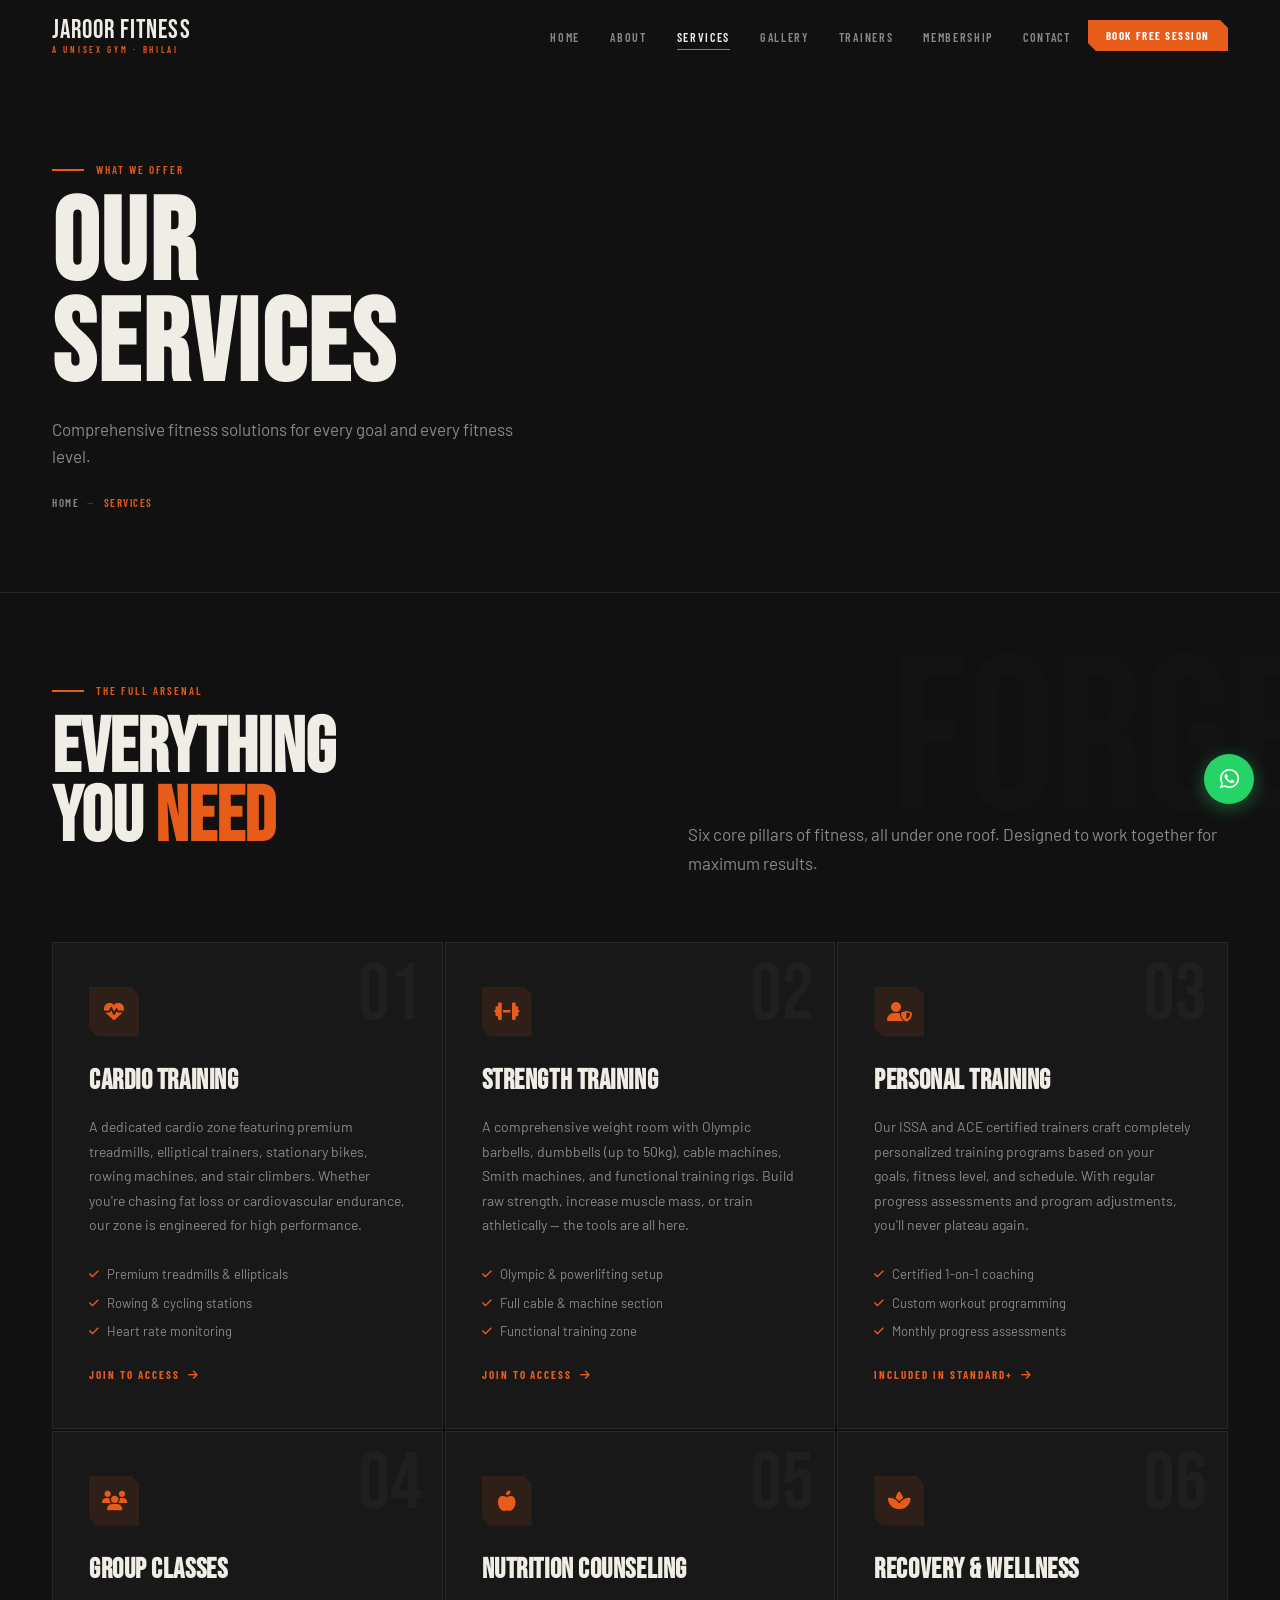
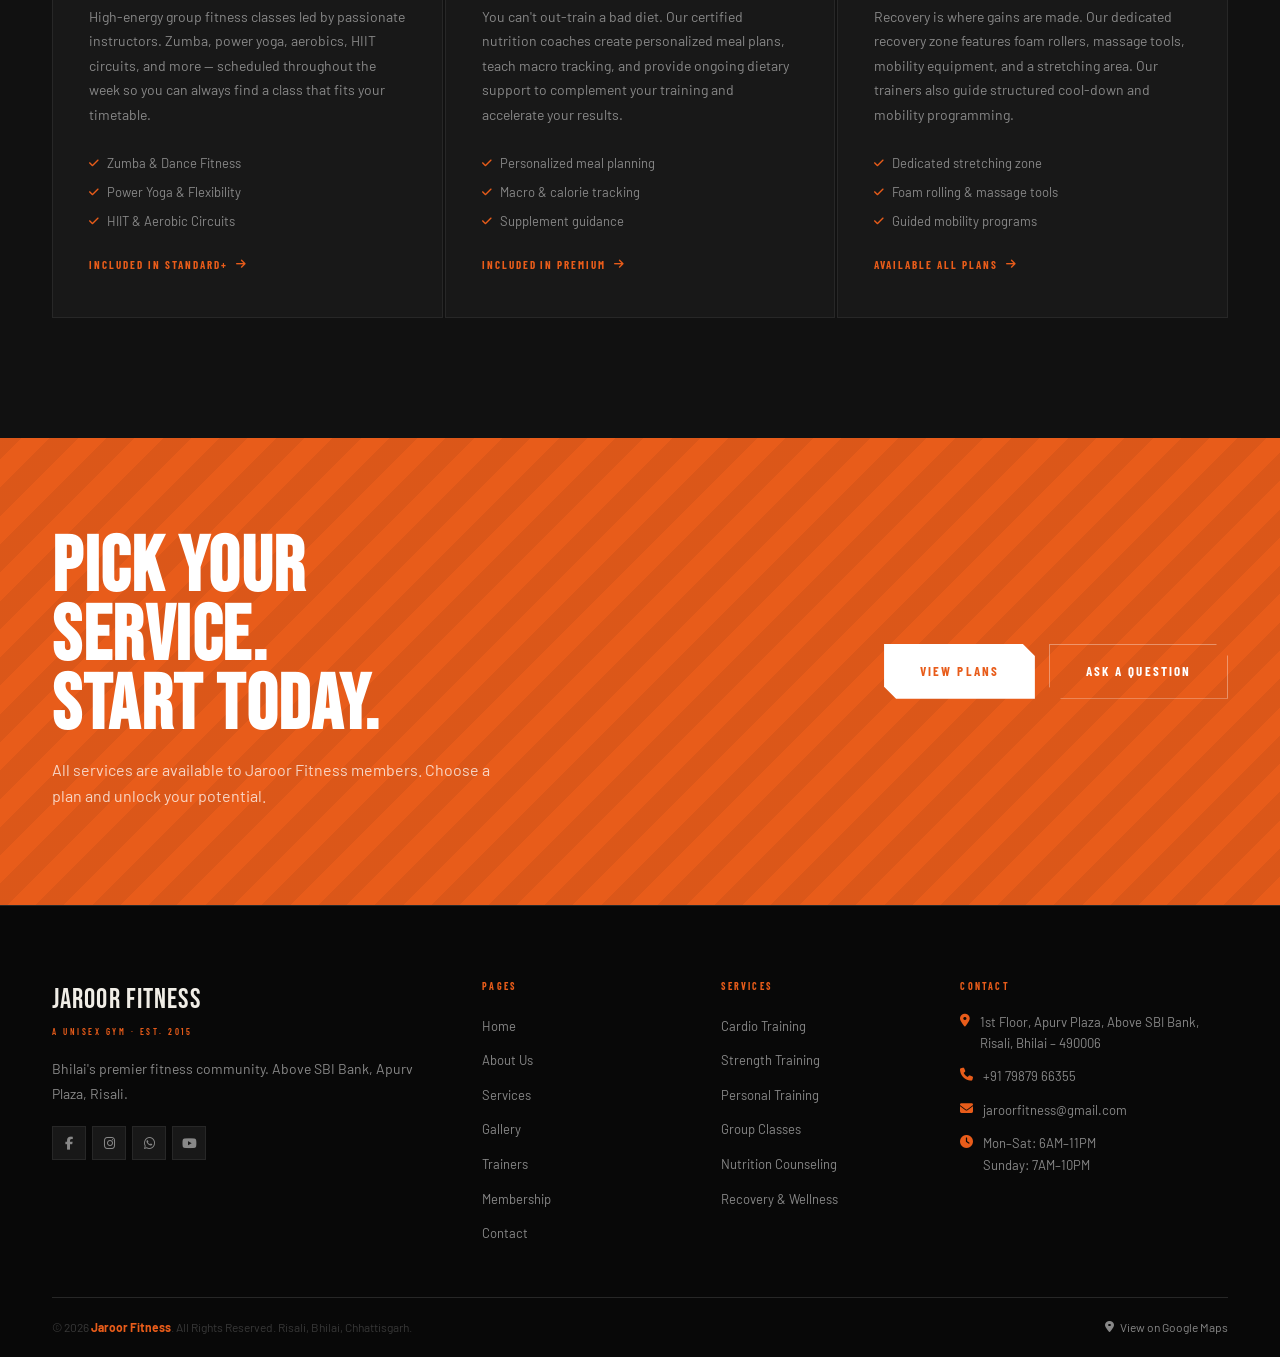
==== commit 14dd49d8: "Update print statement from 'Hello' to 'Goodbye'" ====
--- a/services.html
+++ b/services.html
@@ -1,139 +1,224 @@
 <!DOCTYPE html>
 <html lang="en">
+
 <head>
   <meta charset="UTF-8">
   <meta name="viewport" content="width=device-width, initial-scale=1.0">
   <title>Services — Jaroor Fitness</title>
-  <meta name="description" content="Explore comprehensive fitness services at Jaroor Fitness Bhilai — personal training, group classes, nutrition counseling and more.">
+  <meta name="description"
+    content="Explore comprehensive fitness services at Jaroor Fitness Bhilai — personal training, group classes, nutrition counseling and more.">
   <link rel="preconnect" href="https://fonts.googleapis.com">
   <link rel="preconnect" href="https://fonts.gstatic.com" crossorigin>
   <link rel="stylesheet" href="styles.css">
   <link rel="stylesheet" href="https://cdnjs.cloudflare.com/ajax/libs/font-awesome/6.4.0/css/all.min.css">
-  <link href="https://fonts.googleapis.com/css2?family=Bebas+Neue&family=Barlow+Condensed:ital,wght@0,300;0,400;0,600;0,700;1,400&family=Barlow:wght@300;400;500;600&display=swap" rel="stylesheet">
-  <script type="application/ld+json">{"@context":"https://schema.org","@type":"ExerciseGym","name":"Jaroor Fitness","telephone":"+917987966355","address":{"@type":"PostalAddress","streetAddress":"1st Floor, Apurv Plaza, Above SBI Bank, Risali","addressLocality":"Bhilai","addressRegion":"Chhattisgarh","postalCode":"490006","addressCountry":"IN"},"url":"https://jaroorfitness.com"}</script>
+  <link
+    href="https://fonts.googleapis.com/css2?family=Bebas+Neue&family=Barlow+Condensed:ital,wght@0,300;0,400;0,600;0,700;1,400&family=Barlow:wght@300;400;500;600&display=swap"
+    rel="stylesheet">
+  <script
+    type="application/ld+json">{"@context":"https://schema.org","@type":"ExerciseGym","name":"Jaroor Fitness","telephone":"+917987966355","address":{"@type":"PostalAddress","streetAddress":"1st Floor, Apurv Plaza, Above SBI Bank, Risali","addressLocality":"Bhilai","addressRegion":"Chhattisgarh","postalCode":"490006","addressCountry":"IN"},"url":"https://jaroorfitness.com"}</script>
 </head>
+
 <body>
 
-<!-- BOOKING MODAL -->
-<div id="jfModal" style="display:none;position:fixed;inset:0;z-index:9999;background:rgba(0,0,0,.88);backdrop-filter:blur(12px);align-items:center;justify-content:center;padding:16px;">
-  <div style="background:#181818;border:1px solid #272727;width:100%;max-width:500px;max-height:92vh;overflow-y:auto;position:relative;padding:40px 30px 28px;animation:mIn .35s ease;">
-    <style>@keyframes mIn{from{opacity:0;transform:translateY(20px)}to{opacity:1;transform:translateY(0)}}</style>
-    <button onclick="jfClose()" style="position:absolute;top:12px;right:12px;width:32px;height:32px;background:#272727;border:1px solid #383838;color:#888;cursor:pointer;font-size:13px;display:flex;align-items:center;justify-content:center;">&#x2715;</button>
-    <div style="text-align:center;margin-bottom:18px;">
-      <div style="width:48px;height:48px;background:rgba(232,92,26,.12);border:1px solid rgba(232,92,26,.3);margin:0 auto 12px;display:flex;align-items:center;justify-content:center;clip-path:polygon(0 0,calc(100% - 8px) 0,100% 8px,100% 100%,8px 100%,0 calc(100% - 8px));"><i class="fas fa-dumbbell" style="font-size:20px;color:#e85c1a;"></i></div>
-      <h2 style="font-family:'Bebas Neue',sans-serif;font-size:30px;color:#f0ede6;margin:0 0 4px;">Book a Free Session</h2>
-      <p style="font-size:13px;color:#888;margin:0;">We'll call you back within 2 hours.</p>
-    </div>
-    <div id="jfTabs" style="display:flex;gap:2px;margin-bottom:18px;">
-      <button id="jfTab1" onclick="jfTab('book')" style="flex:1;padding:10px;background:#e85c1a;color:white;border:1px solid #e85c1a;font-family:'Barlow Condensed',sans-serif;font-weight:700;font-size:11px;letter-spacing:.14em;text-transform:uppercase;cursor:pointer;">Book Appointment</button>
-      <button id="jfTab2" onclick="jfTab('enq')"  style="flex:1;padding:10px;background:#272727;color:#888;border:1px solid #383838;font-family:'Barlow Condensed',sans-serif;font-weight:700;font-size:11px;letter-spacing:.14em;text-transform:uppercase;cursor:pointer;">General Enquiry</button>
-    </div>
-    <div id="jfBook" style="display:flex;flex-direction:column;gap:12px;">
-      <div style="display:grid;grid-template-columns:1fr 1fr;gap:10px;">
-        <div><label style="font-family:'Barlow Condensed',sans-serif;font-size:10px;font-weight:700;letter-spacing:.2em;text-transform:uppercase;color:#888;display:block;margin-bottom:5px;">Full Name *</label><input id="jfBName" type="text" placeholder="Your name" style="width:100%;background:#272727;border:1px solid #383838;color:#f0ede6;padding:11px 13px;font-size:14px;outline:none;font-family:'Barlow',sans-serif;border-radius:0;" onfocus="this.style.borderColor='#e85c1a'" onblur="this.style.borderColor='#383838'"></div>
-        <div><label style="font-family:'Barlow Condensed',sans-serif;font-size:10px;font-weight:700;letter-spacing:.2em;text-transform:uppercase;color:#888;display:block;margin-bottom:5px;">Phone *</label><input id="jfBPhone" type="tel" placeholder="+91 00000 00000" style="width:100%;background:#272727;border:1px solid #383838;color:#f0ede6;padding:11px 13px;font-size:14px;outline:none;font-family:'Barlow',sans-serif;border-radius:0;" onfocus="this.style.borderColor='#e85c1a'" onblur="this.style.borderColor='#383838'"></div>
-      </div>
-      <div><label style="font-family:'Barlow Condensed',sans-serif;font-size:10px;font-weight:700;letter-spacing:.2em;text-transform:uppercase;color:#888;display:block;margin-bottom:5px;">Service</label>
-        <select id="jfBSvc" style="width:100%;background:#272727;border:1px solid #383838;color:#f0ede6;padding:11px 13px;font-size:14px;outline:none;font-family:'Barlow',sans-serif;border-radius:0;-webkit-appearance:none;">
-          <option value="">Select...</option><option>Personal Training</option><option>Group Classes</option><option>Strength Training</option><option>Cardio Program</option><option>Nutrition Counseling</option><option>General Membership</option>
-        </select>
-      </div>
-      <p id="jfBErr" style="display:none;color:#e74c3c;font-size:12px;font-family:'Barlow Condensed',sans-serif;font-weight:600;margin:0;"></p>
-      <button onclick="jfSubmitBook()" style="width:100%;padding:14px;background:#e85c1a;color:white;border:none;cursor:pointer;font-family:'Barlow Condensed',sans-serif;font-weight:700;font-size:13px;letter-spacing:.16em;text-transform:uppercase;clip-path:polygon(0 0,calc(100% - 10px) 0,100% 10px,100% 100%,10px 100%,0 calc(100% - 10px));display:flex;align-items:center;justify-content:center;gap:8px;">Confirm Booking &#160;<i class="fas fa-check"></i></button>
-    </div>
-    <div id="jfEnq" style="display:none;flex-direction:column;gap:12px;">
-      <div style="display:grid;grid-template-columns:1fr 1fr;gap:10px;">
-        <div><label style="font-family:'Barlow Condensed',sans-serif;font-size:10px;font-weight:700;letter-spacing:.2em;text-transform:uppercase;color:#888;display:block;margin-bottom:5px;">Full Name *</label><input id="jfEName" type="text" placeholder="Your name" style="width:100%;background:#272727;border:1px solid #383838;color:#f0ede6;padding:11px 13px;font-size:14px;outline:none;font-family:'Barlow',sans-serif;border-radius:0;" onfocus="this.style.borderColor='#e85c1a'" onblur="this.style.borderColor='#383838'"></div>
-        <div><label style="font-family:'Barlow Condensed',sans-serif;font-size:10px;font-weight:700;letter-spacing:.2em;text-transform:uppercase;color:#888;display:block;margin-bottom:5px;">Phone *</label><input id="jfEPhone" type="tel" placeholder="+91 00000 00000" style="width:100%;background:#272727;border:1px solid #383838;color:#f0ede6;padding:11px 13px;font-size:14px;outline:none;font-family:'Barlow',sans-serif;border-radius:0;" onfocus="this.style.borderColor='#e85c1a'" onblur="this.style.borderColor='#383838'"></div>
-      </div>
-      <div><label style="font-family:'Barlow Condensed',sans-serif;font-size:10px;font-weight:700;letter-spacing:.2em;text-transform:uppercase;color:#888;display:block;margin-bottom:5px;">Your Question *</label><textarea id="jfEMsg" rows="4" placeholder="How can we help?" style="width:100%;background:#272727;border:1px solid #383838;color:#f0ede6;padding:11px 13px;font-size:14px;outline:none;font-family:'Barlow',sans-serif;border-radius:0;resize:vertical;min-height:100px;" onfocus="this.style.borderColor='#e85c1a'" onblur="this.style.borderColor='#383838'"></textarea></div>
-      <p id="jfEErr" style="display:none;color:#e74c3c;font-size:12px;font-family:'Barlow Condensed',sans-serif;font-weight:600;margin:0;"></p>
-      <button onclick="jfSubmitEnq()" style="width:100%;padding:14px;background:#e85c1a;color:white;border:none;cursor:pointer;font-family:'Barlow Condensed',sans-serif;font-weight:700;font-size:13px;letter-spacing:.16em;text-transform:uppercase;clip-path:polygon(0 0,calc(100% - 10px) 0,100% 10px,100% 100%,10px 100%,0 calc(100% - 10px));display:flex;align-items:center;justify-content:center;gap:8px;">Send Enquiry &#160;<i class="fas fa-paper-plane"></i></button>
-    </div>
-    <div id="jfDone" style="display:none;text-align:center;padding:16px 0;">
-      <i class="fas fa-check-circle" style="font-size:52px;color:#e85c1a;display:block;margin-bottom:14px;"></i>
-      <h3 style="font-family:'Bebas Neue',sans-serif;font-size:30px;color:#f0ede6;margin-bottom:8px;">You're All Set!</h3>
-      <p style="font-size:14px;color:#888;line-height:1.7;">Our team will call you back within 2 hours.</p>
-    </div>
-    <div style="display:flex;align-items:center;justify-content:center;gap:12px;margin-top:16px;padding-top:14px;border-top:1px solid #272727;">
-      <a href="tel:+917987966355" style="font-family:'Barlow Condensed',sans-serif;font-size:11px;font-weight:700;letter-spacing:.13em;text-transform:uppercase;color:#888;text-decoration:none;"><i class="fas fa-phone"></i> Call</a>
-      <span style="color:#383838;">|</span>
-      <a href="https://wa.me/917987966355" target="_blank" style="font-family:'Barlow Condensed',sans-serif;font-size:11px;font-weight:700;letter-spacing:.13em;text-transform:uppercase;color:#888;text-decoration:none;"><i class="fab fa-whatsapp"></i> WhatsApp</a>
+  <!-- BOOKING MODAL -->
+  <div id="jfModal"
+    style="display:none;position:fixed;inset:0;z-index:9999;background:rgba(0,0,0,.88);backdrop-filter:blur(12px);align-items:center;justify-content:center;padding:16px;">
+    <div
+      style="background:#181818;border:1px solid #272727;width:100%;max-width:500px;max-height:92vh;overflow-y:auto;position:relative;padding:40px 30px 28px;animation:mIn .35s ease;">
+      <style>
+        @keyframes mIn {
+          from {
+            opacity: 0;
+            transform: translateY(20px)
+          }
+
+          to {
+            opacity: 1;
+            transform: translateY(0)
+          }
+        }
+      </style>
+      <button onclick="jfClose()"
+        style="position:absolute;top:12px;right:12px;width:32px;height:32px;background:#272727;border:1px solid #383838;color:#888;cursor:pointer;font-size:13px;display:flex;align-items:center;justify-content:center;">&#x2715;</button>
+      <div style="text-align:center;margin-bottom:18px;">
+        <div
+          style="width:48px;height:48px;background:rgba(232,92,26,.12);border:1px solid rgba(232,92,26,.3);margin:0 auto 12px;display:flex;align-items:center;justify-content:center;clip-path:polygon(0 0,calc(100% - 8px) 0,100% 8px,100% 100%,8px 100%,0 calc(100% - 8px));">
+          <i class="fas fa-dumbbell" style="font-size:20px;color:#e85c1a;"></i></div>
+        <h2 style="font-family:'Bebas Neue',sans-serif;font-size:30px;color:#f0ede6;margin:0 0 4px;">Book a Free Session
+        </h2>
+        <p style="font-size:13px;color:#888;margin:0;">We'll call you back within 2 hours.</p>
+      </div>
+      <div id="jfTabs" style="display:flex;gap:2px;margin-bottom:18px;">
+        <button id="jfTab1" onclick="jfTab('book')"
+          style="flex:1;padding:10px;background:#e85c1a;color:white;border:1px solid #e85c1a;font-family:'Barlow Condensed',sans-serif;font-weight:700;font-size:11px;letter-spacing:.14em;text-transform:uppercase;cursor:pointer;">Book
+          Appointment</button>
+        <button id="jfTab2" onclick="jfTab('enq')"
+          style="flex:1;padding:10px;background:#272727;color:#888;border:1px solid #383838;font-family:'Barlow Condensed',sans-serif;font-weight:700;font-size:11px;letter-spacing:.14em;text-transform:uppercase;cursor:pointer;">General
+          Enquiry</button>
+      </div>
+      <div id="jfBook" style="display:flex;flex-direction:column;gap:12px;">
+        <div style="display:grid;grid-template-columns:1fr 1fr;gap:10px;">
+          <div><label
+              style="font-family:'Barlow Condensed',sans-serif;font-size:10px;font-weight:700;letter-spacing:.2em;text-transform:uppercase;color:#888;display:block;margin-bottom:5px;">Full
+              Name *</label><input id="jfBName" type="text" placeholder="Your name"
+              style="width:100%;background:#272727;border:1px solid #383838;color:#f0ede6;padding:11px 13px;font-size:14px;outline:none;font-family:'Barlow',sans-serif;border-radius:0;"
+              onfocus="this.style.borderColor='#e85c1a'" onblur="this.style.borderColor='#383838'"></div>
+          <div><label
+              style="font-family:'Barlow Condensed',sans-serif;font-size:10px;font-weight:700;letter-spacing:.2em;text-transform:uppercase;color:#888;display:block;margin-bottom:5px;">Phone
+              *</label><input id="jfBPhone" type="tel" placeholder="+91 00000 00000"
+              style="width:100%;background:#272727;border:1px solid #383838;color:#f0ede6;padding:11px 13px;font-size:14px;outline:none;font-family:'Barlow',sans-serif;border-radius:0;"
+              onfocus="this.style.borderColor='#e85c1a'" onblur="this.style.borderColor='#383838'"></div>
+        </div>
+        <div><label
+            style="font-family:'Barlow Condensed',sans-serif;font-size:10px;font-weight:700;letter-spacing:.2em;text-transform:uppercase;color:#888;display:block;margin-bottom:5px;">Service</label>
+          <select id="jfBSvc"
+            style="width:100%;background:#272727;border:1px solid #383838;color:#f0ede6;padding:11px 13px;font-size:14px;outline:none;font-family:'Barlow',sans-serif;border-radius:0;-webkit-appearance:none;">
+            <option value="">Select...</option>
+            <option>Personal Training</option>
+            <option>Group Classes</option>
+            <option>Strength Training</option>
+            <option>Cardio Program</option>
+            <option>Nutrition Counseling</option>
+            <option>General Membership</option>
+          </select>
+        </div>
+        <p id="jfBErr"
+          style="display:none;color:#e74c3c;font-size:12px;font-family:'Barlow Condensed',sans-serif;font-weight:600;margin:0;">
+        </p>
+        <button onclick="jfSubmitBook()"
+          style="width:100%;padding:14px;background:#e85c1a;color:white;border:none;cursor:pointer;font-family:'Barlow Condensed',sans-serif;font-weight:700;font-size:13px;letter-spacing:.16em;text-transform:uppercase;clip-path:polygon(0 0,calc(100% - 10px) 0,100% 10px,100% 100%,10px 100%,0 calc(100% - 10px));display:flex;align-items:center;justify-content:center;gap:8px;">Confirm
+          Booking &#160;<i class="fas fa-check"></i></button>
+      </div>
+      <div id="jfEnq" style="display:none;flex-direction:column;gap:12px;">
+        <div style="display:grid;grid-template-columns:1fr 1fr;gap:10px;">
+          <div><label
+              style="font-family:'Barlow Condensed',sans-serif;font-size:10px;font-weight:700;letter-spacing:.2em;text-transform:uppercase;color:#888;display:block;margin-bottom:5px;">Full
+              Name *</label><input id="jfEName" type="text" placeholder="Your name"
+              style="width:100%;background:#272727;border:1px solid #383838;color:#f0ede6;padding:11px 13px;font-size:14px;outline:none;font-family:'Barlow',sans-serif;border-radius:0;"
+              onfocus="this.style.borderColor='#e85c1a'" onblur="this.style.borderColor='#383838'"></div>
+          <div><label
+              style="font-family:'Barlow Condensed',sans-serif;font-size:10px;font-weight:700;letter-spacing:.2em;text-transform:uppercase;color:#888;display:block;margin-bottom:5px;">Phone
+              *</label><input id="jfEPhone" type="tel" placeholder="+91 00000 00000"
+              style="width:100%;background:#272727;border:1px solid #383838;color:#f0ede6;padding:11px 13px;font-size:14px;outline:none;font-family:'Barlow',sans-serif;border-radius:0;"
+              onfocus="this.style.borderColor='#e85c1a'" onblur="this.style.borderColor='#383838'"></div>
+        </div>
+        <div><label
+            style="font-family:'Barlow Condensed',sans-serif;font-size:10px;font-weight:700;letter-spacing:.2em;text-transform:uppercase;color:#888;display:block;margin-bottom:5px;">Your
+            Question *</label><textarea id="jfEMsg" rows="4" placeholder="How can we help?"
+            style="width:100%;background:#272727;border:1px solid #383838;color:#f0ede6;padding:11px 13px;font-size:14px;outline:none;font-family:'Barlow',sans-serif;border-radius:0;resize:vertical;min-height:100px;"
+            onfocus="this.style.borderColor='#e85c1a'" onblur="this.style.borderColor='#383838'"></textarea></div>
+        <p id="jfEErr"
+          style="display:none;color:#e74c3c;font-size:12px;font-family:'Barlow Condensed',sans-serif;font-weight:600;margin:0;">
+        </p>
+        <button onclick="jfSubmitEnq()"
+          style="width:100%;padding:14px;background:#e85c1a;color:white;border:none;cursor:pointer;font-family:'Barlow Condensed',sans-serif;font-weight:700;font-size:13px;letter-spacing:.16em;text-transform:uppercase;clip-path:polygon(0 0,calc(100% - 10px) 0,100% 10px,100% 100%,10px 100%,0 calc(100% - 10px));display:flex;align-items:center;justify-content:center;gap:8px;">Send
+          Enquiry &#160;<i class="fas fa-paper-plane"></i></button>
+      </div>
+      <div id="jfDone" style="display:none;text-align:center;padding:16px 0;">
+        <i class="fas fa-check-circle" style="font-size:52px;color:#e85c1a;display:block;margin-bottom:14px;"></i>
+        <h3 style="font-family:'Bebas Neue',sans-serif;font-size:30px;color:#f0ede6;margin-bottom:8px;">You're All Set!
+        </h3>
+        <p style="font-size:14px;color:#888;line-height:1.7;">Our team will call you back within 2 hours.</p>
+      </div>
+      <div
+        style="display:flex;align-items:center;justify-content:center;gap:12px;margin-top:16px;padding-top:14px;border-top:1px solid #272727;">
+        <a href="tel:+917987966355"
+          style="font-family:'Barlow Condensed',sans-serif;font-size:11px;font-weight:700;letter-spacing:.13em;text-transform:uppercase;color:#888;text-decoration:none;"><i
+            class="fas fa-phone"></i> Call</a>
+        <span style="color:#383838;">|</span>
+        <a href="https://wa.me/917987966355" target="_blank"
+          style="font-family:'Barlow Condensed',sans-serif;font-size:11px;font-weight:700;letter-spacing:.13em;text-transform:uppercase;color:#888;text-decoration:none;"><i
+            class="fab fa-whatsapp"></i> WhatsApp</a>
+      </div>
     </div>
   </div>
-</div>
-<script>
-function jfOpen(){var nav=document.getElementById('navMenu');var hb=document.getElementById('hamburger');if(nav){nav.classList.remove('active');}if(hb){hb.classList.remove('active');}var m=document.getElementById('jfModal');m.style.display='flex';document.body.style.overflow='hidden';jfTab('book');document.getElementById('jfDone').style.display='none';document.getElementById('jfTabs').style.display='flex';['jfBName','jfBPhone','jfEName','jfEPhone'].forEach(function(id){var el=document.getElementById(id);if(el)el.value='';});jfBErr('');jfEErr('');}
-function jfClose(){document.getElementById('jfModal').style.display='none';document.body.style.overflow='';}
-function jfTab(w){var b=w==='book';document.getElementById('jfBook').style.display=b?'flex':'none';document.getElementById('jfEnq').style.display=b?'none':'flex';document.getElementById('jfTab1').style.background=b?'#e85c1a':'#272727';document.getElementById('jfTab1').style.color=b?'white':'#888';document.getElementById('jfTab1').style.borderColor=b?'#e85c1a':'#383838';document.getElementById('jfTab2').style.background=b?'#272727':'#e85c1a';document.getElementById('jfTab2').style.color=b?'#888':'white';document.getElementById('jfTab2').style.borderColor=b?'#383838':'#e85c1a';}
-function jfBErr(m){var e=document.getElementById('jfBErr');e.textContent=m;e.style.display=m?'block':'none';}
-function jfEErr(m){var e=document.getElementById('jfEErr');e.textContent=m;e.style.display=m?'block':'none';}
-function jfSuccess(){document.getElementById('jfBook').style.display='none';document.getElementById('jfEnq').style.display='none';document.getElementById('jfTabs').style.display='none';document.getElementById('jfDone').style.display='block';setTimeout(jfClose,5000);}
-function jfSubmitBook(){jfBErr('');var n=document.getElementById('jfBName').value.trim(),p=document.getElementById('jfBPhone').value.trim();if(!n){jfBErr('Please enter your full name.');return;}if(!p){jfBErr('Please enter your phone number.');return;}jfSuccess();}
-function jfSubmitEnq(){jfEErr('');var n=document.getElementById('jfEName').value.trim(),p=document.getElementById('jfEPhone').value.trim(),m=document.getElementById('jfEMsg').value.trim();if(!n){jfEErr('Please enter your full name.');return;}if(!p){jfEErr('Please enter your phone number.');return;}if(!m){jfEErr('Please write your question.');return;}jfSuccess();}
-document.getElementById('jfModal').addEventListener('click',function(e){if(e.target===this)jfClose();});
-document.addEventListener('keydown',function(e){if(e.key==='Escape')jfClose();});
-</script>
-
-<!-- MODAL -->
-<div class="modal-overlay" id="modalOverlay" role="dialog" aria-modal="true" aria-labelledby="modalTitle">
-  <div class="modal-box">
-    <button class="modal-close" id="modalClose" aria-label="Close"><i class="fas fa-times"></i></button>
-    <div class="modal-header">
-      <div class="modal-icon"><i class="fas fa-dumbbell"></i></div>
-      <h2 class="modal-title" id="modalTitle">Book a Free Session</h2>
-      <p class="modal-subtitle">We'll call you back within 2 hours.</p>
-    </div>
-    <div class="modal-tabs">
-      <button class="modal-tab active" data-tab="booking">Book Appointment</button>
-      <button class="modal-tab" data-tab="enquiry">General Enquiry</button>
-    </div>
-    <form class="modal-form" id="bookingForm" data-form="booking">
-      <div class="mform-row">
-        <div class="mform-group"><label class="mform-label">Full Name *</label><input class="mform-input" type="text" name="name" placeholder="Your name" required></div>
-        <div class="mform-group"><label class="mform-label">Phone *</label><input class="mform-input" type="tel" name="phone" placeholder="+91 00000 00000" required></div>
-      </div>
-      <div class="mform-group"><label class="mform-label">Preferred Date & Time</label><input class="mform-input" type="datetime-local" name="datetime"></div>
-      <div class="mform-group"><label class="mform-label">Service Interest</label>
-        <select class="mform-input" name="service">
-          <option value="">Select a service...</option>
-          <option>Personal Training</option><option>Group Classes (Zumba / Yoga)</option>
-          <option>Strength Training</option><option>Cardio Program</option>
-          <option>Nutrition Counseling</option><option>Membership Inquiry</option>
-        </select>
-      </div>
-      <div class="mform-group"><label class="mform-label">Your Fitness Goal</label>
-        <select class="mform-input" name="goal">
-          <option value="">Tell us your goal...</option>
-          <option>Weight Loss</option><option>Muscle Building</option>
-          <option>Improve Fitness</option><option>Sports Performance</option><option>General Wellness</option>
-        </select>
-      </div>
-      <button type="submit" class="btn btn-primary modal-submit">Book Free Session <i class="fas fa-arrow-right"></i></button>
-    </form>
-    <form class="modal-form hidden" id="enquiryForm" data-form="enquiry">
-      <div class="mform-row">
-        <div class="mform-group"><label class="mform-label">Full Name *</label><input class="mform-input" type="text" name="name" placeholder="Your name" required></div>
-        <div class="mform-group"><label class="mform-label">Phone *</label><input class="mform-input" type="tel" name="phone" placeholder="+91 00000 00000" required></div>
-      </div>
-      <div class="mform-group"><label class="mform-label">Email</label><input class="mform-input" type="email" name="email" placeholder="your@email.com"></div>
-      <div class="mform-group"><label class="mform-label">Your Question *</label><textarea class="mform-input" name="message" rows="4" placeholder="How can we help you?" required></textarea></div>
-      <button type="submit" class="btn btn-primary modal-submit">Send Enquiry <i class="fas fa-paper-plane"></i></button>
-    </form>
-    <div class="modal-success hidden" id="modalSuccess">
-      <div class="success-icon"><i class="fas fa-check-circle"></i></div>
-      <h3>Done! We'll Call You Soon</h3>
-      <p>Our team will reach out within 2 hours. Follow us <strong>@jaroor_fitness_bhilai</strong></p>
-    </div>
-    <div class="modal-footer-links">
-      <a href="tel:+917987966355"><i class="fas fa-phone"></i> Call Now</a>
-      <span>·</span>
-      <a href="https://wa.me/917987966355" target="_blank"><i class="fab fa-whatsapp"></i> WhatsApp</a>
-      <span>·</span>
-      <a href="mailto:jaroorfitness@gmail.com"><i class="fas fa-envelope"></i> Email</a>
+  <script>
+    function jfOpen() { var nav = document.getElementById('navMenu'); var hb = document.getElementById('hamburger'); if (nav) { nav.classList.remove('active'); } if (hb) { hb.classList.remove('active'); } var m = document.getElementById('jfModal'); m.style.display = 'flex'; document.body.style.overflow = 'hidden'; jfTab('book'); document.getElementById('jfDone').style.display = 'none'; document.getElementById('jfTabs').style.display = 'flex';['jfBName', 'jfBPhone', 'jfEName', 'jfEPhone'].forEach(function (id) { var el = document.getElementById(id); if (el) el.value = ''; }); jfBErr(''); jfEErr(''); }
+    function jfClose() { document.getElementById('jfModal').style.display = 'none'; document.body.style.overflow = ''; }
+    function jfTab(w) { var b = w === 'book'; document.getElementById('jfBook').style.display = b ? 'flex' : 'none'; document.getElementById('jfEnq').style.display = b ? 'none' : 'flex'; document.getElementById('jfTab1').style.background = b ? '#e85c1a' : '#272727'; document.getElementById('jfTab1').style.color = b ? 'white' : '#888'; document.getElementById('jfTab1').style.borderColor = b ? '#e85c1a' : '#383838'; document.getElementById('jfTab2').style.background = b ? '#272727' : '#e85c1a'; document.getElementById('jfTab2').style.color = b ? '#888' : 'white'; document.getElementById('jfTab2').style.borderColor = b ? '#383838' : '#e85c1a'; }
+    function jfBErr(m) { var e = document.getElementById('jfBErr'); e.textContent = m; e.style.display = m ? 'block' : 'none'; }
+    function jfEErr(m) { var e = document.getElementById('jfEErr'); e.textContent = m; e.style.display = m ? 'block' : 'none'; }
+    function jfSuccess() { document.getElementById('jfBook').style.display = 'none'; document.getElementById('jfEnq').style.display = 'none'; document.getElementById('jfTabs').style.display = 'none'; document.getElementById('jfDone').style.display = 'block'; setTimeout(jfClose, 5000); }
+    function jfSubmitBook() { jfBErr(''); var n = document.getElementById('jfBName').value.trim(), p = document.getElementById('jfBPhone').value.trim(); if (!n) { jfBErr('Please enter your full name.'); return; } if (!p) { jfBErr('Please enter your phone number.'); return; } jfSuccess(); }
+    function jfSubmitEnq() { jfEErr(''); var n = document.getElementById('jfEName').value.trim(), p = document.getElementById('jfEPhone').value.trim(), m = document.getElementById('jfEMsg').value.trim(); if (!n) { jfEErr('Please enter your full name.'); return; } if (!p) { jfEErr('Please enter your phone number.'); return; } if (!m) { jfEErr('Please write your question.'); return; } jfSuccess(); }
+    document.getElementById('jfModal').addEventListener('click', function (e) { if (e.target === this) jfClose(); });
+    document.addEventListener('keydown', function (e) { if (e.key === 'Escape') jfClose(); });
+  </script>
+
+  <!-- MODAL -->
+  <div class="modal-overlay" id="modalOverlay" role="dialog" aria-modal="true" aria-labelledby="modalTitle">
+    <div class="modal-box">
+      <button class="modal-close" id="modalClose" aria-label="Close"><i class="fas fa-times"></i></button>
+      <div class="modal-header">
+        <div class="modal-icon"><i class="fas fa-dumbbell"></i></div>
+        <h2 class="modal-title" id="modalTitle">Book a Free Session</h2>
+        <p class="modal-subtitle">We'll call you back within 2 hours.</p>
+      </div>
+      <div class="modal-tabs">
+        <button class="modal-tab active" data-tab="booking">Book Appointment</button>
+        <button class="modal-tab" data-tab="enquiry">General Enquiry</button>
+      </div>
+      <form class="modal-form" id="bookingForm" data-form="booking">
+        <div class="mform-row">
+          <div class="mform-group"><label class="mform-label">Full Name *</label><input class="mform-input" type="text"
+              name="name" placeholder="Your name" required></div>
+          <div class="mform-group"><label class="mform-label">Phone *</label><input class="mform-input" type="tel"
+              name="phone" placeholder="+91 00000 00000" required></div>
+        </div>
+        <div class="mform-group"><label class="mform-label">Preferred Date & Time</label><input class="mform-input"
+            type="datetime-local" name="datetime"></div>
+        <div class="mform-group"><label class="mform-label">Service Interest</label>
+          <select class="mform-input" name="service">
+            <option value="">Select a service...</option>
+            <option>Personal Training</option>
+            <option>Group Classes (Zumba / Yoga)</option>
+            <option>Strength Training</option>
+            <option>Cardio Program</option>
+            <option>Nutrition Counseling</option>
+            <option>Membership Inquiry</option>
+          </select>
+        </div>
+        <div class="mform-group"><label class="mform-label">Your Fitness Goal</label>
+          <select class="mform-input" name="goal">
+            <option value="">Tell us your goal...</option>
+            <option>Weight Loss</option>
+            <option>Muscle Building</option>
+            <option>Improve Fitness</option>
+            <option>Sports Performance</option>
+            <option>General Wellness</option>
+          </select>
+        </div>
+        <button type="submit" class="btn btn-primary modal-submit">Book Free Session <i
+            class="fas fa-arrow-right"></i></button>
+      </form>
+      <form class="modal-form hidden" id="enquiryForm" data-form="enquiry">
+        <div class="mform-row">
+          <div class="mform-group"><label class="mform-label">Full Name *</label><input class="mform-input" type="text"
+              name="name" placeholder="Your name" required></div>
+          <div class="mform-group"><label class="mform-label">Phone *</label><input class="mform-input" type="tel"
+              name="phone" placeholder="+91 00000 00000" required></div>
+        </div>
+        <div class="mform-group"><label class="mform-label">Email</label><input class="mform-input" type="email"
+            name="email" placeholder="your@email.com"></div>
+        <div class="mform-group"><label class="mform-label">Your Question *</label><textarea class="mform-input"
+            name="message" rows="4" placeholder="How can we help you?" required></textarea></div>
+        <button type="submit" class="btn btn-primary modal-submit">Send Enquiry <i
+            class="fas fa-paper-plane"></i></button>
+      </form>
+      <div class="modal-success hidden" id="modalSuccess">
+        <div class="success-icon"><i class="fas fa-check-circle"></i></div>
+        <h3>Done! We'll Call You Soon</h3>
+        <p>Our team will reach out within 2 hours. Follow us <strong>@jaroor_fitness_bhilai</strong></p>
+      </div>
+      <div class="modal-footer-links">
+        <a href="tel:+917987966355"><i class="fas fa-phone"></i> Call Now</a>
+        <span>·</span>
+        <a href="https://wa.me/917987966355" target="_blank"><i class="fab fa-whatsapp"></i> WhatsApp</a>
+        <span>·</span>
+        <a href="mailto:jaroorfitness@gmail.com"><i class="fas fa-envelope"></i> Email</a>
+      </div>
     </div>
   </div>
-</div>
 
   <nav class="navbar scrolled" id="navbar">
     <div class="nav-container">
@@ -153,7 +238,8 @@
         <li><a href="contact.html" class="nav-link">Contact</a></li>
         <li><button class="nav-cta" onclick="jfOpen()">Book Free Session</button></li>
       </ul>
-      <div class="hamburger" id="hamburger"><span class="bar"></span><span class="bar"></span><span class="bar"></span></div>
+      <div class="hamburger" id="hamburger"><span class="bar"></span><span class="bar"></span><span class="bar"></span>
+      </div>
     </div>
   </nav>
 
@@ -177,7 +263,8 @@
           <div class="section-label"><span class="label">The Full Arsenal</span></div>
           <h2 class="section-title">Everything<br>You <span>Need</span></h2>
         </div>
-        <p class="section-intro">Six core pillars of fitness, all under one roof. Designed to work together for maximum results.</p>
+        <p class="section-intro">Six core pillars of fitness, all under one roof. Designed to work together for maximum
+          results.</p>
       </div>
 
       <div class="services-grid">
@@ -185,11 +272,16 @@
           <div class="service-number">01</div>
           <div class="service-icon"><i class="fas fa-heartbeat"></i></div>
           <h3>Cardio Training</h3>
-          <p>A dedicated cardio zone featuring premium treadmills, elliptical trainers, stationary bikes, rowing machines, and stair climbers. Whether you're chasing fat loss or cardiovascular endurance, our zone is engineered for high performance.</p>
-          <ul style="margin:0 0 24px;padding:0;list-style:none;display:flex;flex-direction:column;gap:8px;">
-            <li style="font-size:13px;color:var(--ash);display:flex;align-items:center;gap:8px;"><i class="fas fa-check" style="color:var(--ember);font-size:11px;"></i>Premium treadmills &amp; ellipticals</li>
-            <li style="font-size:13px;color:var(--ash);display:flex;align-items:center;gap:8px;"><i class="fas fa-check" style="color:var(--ember);font-size:11px;"></i>Rowing &amp; cycling stations</li>
-            <li style="font-size:13px;color:var(--ash);display:flex;align-items:center;gap:8px;"><i class="fas fa-check" style="color:var(--ember);font-size:11px;"></i>Heart rate monitoring</li>
+          <p>A dedicated cardio zone featuring premium treadmills, elliptical trainers, stationary bikes, rowing
+            machines, and stair climbers. Whether you're chasing fat loss or cardiovascular endurance, our zone is
+            engineered for high performance.</p>
+          <ul style="margin:0 0 24px;padding:0;list-style:none;display:flex;flex-direction:column;gap:8px;">
+            <li style="font-size:13px;color:var(--ash);display:flex;align-items:center;gap:8px;"><i class="fas fa-check"
+                style="color:var(--ember);font-size:11px;"></i>Premium treadmills &amp; ellipticals</li>
+            <li style="font-size:13px;color:var(--ash);display:flex;align-items:center;gap:8px;"><i class="fas fa-check"
+                style="color:var(--ember);font-size:11px;"></i>Rowing &amp; cycling stations</li>
+            <li style="font-size:13px;color:var(--ash);display:flex;align-items:center;gap:8px;"><i class="fas fa-check"
+                style="color:var(--ember);font-size:11px;"></i>Heart rate monitoring</li>
           </ul>
           <a href="membership.html" class="service-link">Join to Access <i class="fas fa-arrow-right"></i></a>
         </div>
@@ -198,11 +290,16 @@
           <div class="service-number">02</div>
           <div class="service-icon"><i class="fas fa-dumbbell"></i></div>
           <h3>Strength Training</h3>
-          <p>A comprehensive weight room with Olympic barbells, dumbbells (up to 50kg), cable machines, Smith machines, and functional training rigs. Build raw strength, increase muscle mass, or train athletically — the tools are all here.</p>
-          <ul style="margin:0 0 24px;padding:0;list-style:none;display:flex;flex-direction:column;gap:8px;">
-            <li style="font-size:13px;color:var(--ash);display:flex;align-items:center;gap:8px;"><i class="fas fa-check" style="color:var(--ember);font-size:11px;"></i>Olympic &amp; powerlifting setup</li>
-            <li style="font-size:13px;color:var(--ash);display:flex;align-items:center;gap:8px;"><i class="fas fa-check" style="color:var(--ember);font-size:11px;"></i>Full cable &amp; machine section</li>
-            <li style="font-size:13px;color:var(--ash);display:flex;align-items:center;gap:8px;"><i class="fas fa-check" style="color:var(--ember);font-size:11px;"></i>Functional training zone</li>
+          <p>A comprehensive weight room with Olympic barbells, dumbbells (up to 50kg), cable machines, Smith machines,
+            and functional training rigs. Build raw strength, increase muscle mass, or train athletically — the tools
+            are all here.</p>
+          <ul style="margin:0 0 24px;padding:0;list-style:none;display:flex;flex-direction:column;gap:8px;">
+            <li style="font-size:13px;color:var(--ash);display:flex;align-items:center;gap:8px;"><i class="fas fa-check"
+                style="color:var(--ember);font-size:11px;"></i>Olympic &amp; powerlifting setup</li>
+            <li style="font-size:13px;color:var(--ash);display:flex;align-items:center;gap:8px;"><i class="fas fa-check"
+                style="color:var(--ember);font-size:11px;"></i>Full cable &amp; machine section</li>
+            <li style="font-size:13px;color:var(--ash);display:flex;align-items:center;gap:8px;"><i class="fas fa-check"
+                style="color:var(--ember);font-size:11px;"></i>Functional training zone</li>
           </ul>
           <a href="membership.html" class="service-link">Join to Access <i class="fas fa-arrow-right"></i></a>
         </div>
@@ -211,11 +308,16 @@
           <div class="service-number">03</div>
           <div class="service-icon"><i class="fas fa-user-shield"></i></div>
           <h3>Personal Training</h3>
-          <p>Our ISSA and ACE certified trainers craft completely personalized training programs based on your goals, fitness level, and schedule. With regular progress assessments and program adjustments, you'll never plateau again.</p>
-          <ul style="margin:0 0 24px;padding:0;list-style:none;display:flex;flex-direction:column;gap:8px;">
-            <li style="font-size:13px;color:var(--ash);display:flex;align-items:center;gap:8px;"><i class="fas fa-check" style="color:var(--ember);font-size:11px;"></i>Certified 1-on-1 coaching</li>
-            <li style="font-size:13px;color:var(--ash);display:flex;align-items:center;gap:8px;"><i class="fas fa-check" style="color:var(--ember);font-size:11px;"></i>Custom workout programming</li>
-            <li style="font-size:13px;color:var(--ash);display:flex;align-items:center;gap:8px;"><i class="fas fa-check" style="color:var(--ember);font-size:11px;"></i>Monthly progress assessments</li>
+          <p>Our ISSA and ACE certified trainers craft completely personalized training programs based on your goals,
+            fitness level, and schedule. With regular progress assessments and program adjustments, you'll never plateau
+            again.</p>
+          <ul style="margin:0 0 24px;padding:0;list-style:none;display:flex;flex-direction:column;gap:8px;">
+            <li style="font-size:13px;color:var(--ash);display:flex;align-items:center;gap:8px;"><i class="fas fa-check"
+                style="color:var(--ember);font-size:11px;"></i>Certified 1-on-1 coaching</li>
+            <li style="font-size:13px;color:var(--ash);display:flex;align-items:center;gap:8px;"><i class="fas fa-check"
+                style="color:var(--ember);font-size:11px;"></i>Custom workout programming</li>
+            <li style="font-size:13px;color:var(--ash);display:flex;align-items:center;gap:8px;"><i class="fas fa-check"
+                style="color:var(--ember);font-size:11px;"></i>Monthly progress assessments</li>
           </ul>
           <a href="membership.html" class="service-link">Included in Standard+ <i class="fas fa-arrow-right"></i></a>
         </div>
@@ -224,11 +326,16 @@
           <div class="service-number">04</div>
           <div class="service-icon"><i class="fas fa-users"></i></div>
           <h3>Group Classes</h3>
-          <p>High-energy group fitness classes led by passionate instructors. Zumba, power yoga, aerobics, HIIT circuits, and more — scheduled throughout the week so you can always find a class that fits your timetable.</p>
-          <ul style="margin:0 0 24px;padding:0;list-style:none;display:flex;flex-direction:column;gap:8px;">
-            <li style="font-size:13px;color:var(--ash);display:flex;align-items:center;gap:8px;"><i class="fas fa-check" style="color:var(--ember);font-size:11px;"></i>Zumba &amp; Dance Fitness</li>
-            <li style="font-size:13px;color:var(--ash);display:flex;align-items:center;gap:8px;"><i class="fas fa-check" style="color:var(--ember);font-size:11px;"></i>Power Yoga &amp; Flexibility</li>
-            <li style="font-size:13px;color:var(--ash);display:flex;align-items:center;gap:8px;"><i class="fas fa-check" style="color:var(--ember);font-size:11px;"></i>HIIT &amp; Aerobic Circuits</li>
+          <p>High-energy group fitness classes led by passionate instructors. Zumba, power yoga, aerobics, HIIT
+            circuits, and more — scheduled throughout the week so you can always find a class that fits your timetable.
+          </p>
+          <ul style="margin:0 0 24px;padding:0;list-style:none;display:flex;flex-direction:column;gap:8px;">
+            <li style="font-size:13px;color:var(--ash);display:flex;align-items:center;gap:8px;"><i class="fas fa-check"
+                style="color:var(--ember);font-size:11px;"></i>Zumba &amp; Dance Fitness</li>
+            <li style="font-size:13px;color:var(--ash);display:flex;align-items:center;gap:8px;"><i class="fas fa-check"
+                style="color:var(--ember);font-size:11px;"></i>Power Yoga &amp; Flexibility</li>
+            <li style="font-size:13px;color:var(--ash);display:flex;align-items:center;gap:8px;"><i class="fas fa-check"
+                style="color:var(--ember);font-size:11px;"></i>HIIT &amp; Aerobic Circuits</li>
           </ul>
           <a href="membership.html" class="service-link">Included in Standard+ <i class="fas fa-arrow-right"></i></a>
         </div>
@@ -237,21 +344,32 @@
           <div class="service-number">05</div>
           <div class="service-icon"><i class="fas fa-apple-alt"></i></div>
           <h3>Nutrition Counseling</h3>
-          <p>You can't out-train a bad diet. Our certified nutrition coaches create personalized meal plans, teach macro tracking, and provide ongoing dietary support to complement your training and accelerate your results.</p>
-          <ul style="margin:0 0 24px;padding:0;list-style:none;display:flex;flex-direction:column;gap:8px;">
-            <li style="font-size:13px;color:var(--ash);display:flex;align-items:center;gap:8px;"><i class="fas fa-check" style="color:var(--ember);font-size:11px;"></i>Personalized meal planning</li>
-            <li style="font-size:13px;color:var(--ash);display:flex;align-items:center;gap:8px;"><i class="fas fa-check" style="color:var(--ember);font-size:11px;"></i>Macro &amp; calorie tracking</li>
-            <li style="font-size:13px;color:var(--ash);display:flex;align-items:center;gap:8px;"><i class="fas fa-check" style="color:var(--ember);font-size:11px;"></i>Supplement guidance</li>
-          </ul>
-          <a href="membership.html" class="service-link">Included in Premium <i class="fas fa-arrow-right"service-card fade-up" id="recovery">
+          <p>You can't out-train a bad diet. Our certified nutrition coaches create personalized meal plans, teach macro
+            tracking, and provide ongoing dietary support to complement your training and accelerate your results.</p>
+          <ul style="margin:0 0 24px;padding:0;list-style:none;display:flex;flex-direction:column;gap:8px;">
+            <li style="font-size:13px;color:var(--ash);display:flex;align-items:center;gap:8px;"><i class="fas fa-check"
+                style="color:var(--ember);font-size:11px;"></i>Personalized meal planning</li>
+            <li style="font-size:13px;color:var(--ash);display:flex;align-items:center;gap:8px;"><i class="fas fa-check"
+                style="color:var(--ember);font-size:11px;"></i>Macro &amp; calorie tracking</li>
+            <li style="font-size:13px;color:var(--ash);display:flex;align-items:center;gap:8px;"><i class="fas fa-check"
+                style="color:var(--ember);font-size:11px;"></i>Supplement guidance</li>
+          </ul>
+          <a href="membership.html" class="service-link">Included in Premium <i class="fas fa-arrow-right"></i></a>
+        </div>
+        <div class="service-card fade-up" id="recovery">
           <div class="service-number">06</div>
           <div class="service-icon"><i class="fas fa-spa"></i></div>
           <h3>Recovery &amp; Wellness</h3>
-          <p>Recovery is where gains are made. Our dedicated recovery zone features foam rollers, massage tools, mobility equipment, and a stretching area. Our trainers also guide structured cool-down and mobility programming.</p>
-          <ul style="margin:0 0 24px;padding:0;list-style:none;display:flex;flex-direction:column;gap:8px;">
-            <li style="font-size:13px;color:var(--ash);display:flex;align-items:center;gap:8px;"><i class="fas fa-check" style="color:var(--ember);font-size:11px;"></i>Dedicated stretching zone</li>
-            <li style="font-size:13px;color:var(--ash);display:flex;align-items:center;gap:8px;"><i class="fas fa-check" style="color:var(--ember);font-size:11px;"></i>Foam rolling &amp; massage tools</li>
-            <li style="font-size:13px;color:var(--ash);display:flex;align-items:center;gap:8px;"><i class="fas fa-check" style="color:var(--ember);font-size:11px;"></i>Guided mobility programs</li>
+          <p>Recovery is where gains are made. Our dedicated recovery zone features foam rollers, massage tools,
+            mobility equipment, and a stretching area. Our trainers also guide structured cool-down and mobility
+            programming.</p>
+          <ul style="margin:0 0 24px;padding:0;list-style:none;display:flex;flex-direction:column;gap:8px;">
+            <li style="font-size:13px;color:var(--ash);display:flex;align-items:center;gap:8px;"><i class="fas fa-check"
+                style="color:var(--ember);font-size:11px;"></i>Dedicated stretching zone</li>
+            <li style="font-size:13px;color:var(--ash);display:flex;align-items:center;gap:8px;"><i class="fas fa-check"
+                style="color:var(--ember);font-size:11px;"></i>Foam rolling &amp; massage tools</li>
+            <li style="font-size:13px;color:var(--ash);display:flex;align-items:center;gap:8px;"><i class="fas fa-check"
+                style="color:var(--ember);font-size:11px;"></i>Guided mobility programs</li>
           </ul>
           <a href="membership.html" class="service-link">Available All Plans <i class="fas fa-arrow-right"></i></a>
         </div>
@@ -272,87 +390,91 @@
     </div>
   </section>
 
-<footer class="site-footer">
-  <div class="container">
-    <div class="footer-grid">
-
-      <div class="footer-brand">
-        <span class="logo-main">Jaroor Fitness</span>
-        <span class="logo-sub">A Unisex Gym &middot; Est. 2015</span>
-        <p>Bhilai's premier fitness community. Above SBI Bank, Apurv Plaza, Risali.</p>
-        <div class="social-row">
-          <a href="https://www.facebook.com/jaroorfitnessbhilai" target="_blank" aria-label="Facebook"><i class="fab fa-facebook-f"></i></a>
-          <a href="https://www.instagram.com/jaroor_fitness_bhilai/" target="_blank" aria-label="Instagram"><i class="fab fa-instagram"></i></a>
-          <a href="https://wa.me/917987966355" target="_blank" aria-label="WhatsApp"><i class="fab fa-whatsapp"></i></a>
-          <a href="#" aria-label="YouTube"><i class="fab fa-youtube"></i></a>
-        </div>
-      </div>
-
-      <div class="footer-col">
-        <h5>Pages</h5>
-        <ul>
-          <li><a href="index.html">Home</a></li>
-          <li><a href="about.html">About Us</a></li>
-          <li><a href="services.html">Services</a></li>
-          <li><a href="gallery.html">Gallery</a></li>
-          <li><a href="trainers.html">Trainers</a></li>
-          <li><a href="membership.html">Membership</a></li>
-          <li><a href="contact.html">Contact</a></li>
-        </ul>
-      </div>
-
-      <div class="footer-col">
-        <h5>Services</h5>
-        <ul>
-          <li><a href="services.html#cardio">Cardio Training</a></li>
-          <li><a href="services.html#strength">Strength Training</a></li>
-          <li><a href="services.html#personal">Personal Training</a></li>
-          <li><a href="services.html#group">Group Classes</a></li>
-          <li><a href="services.html#nutrition">Nutrition Counseling</a></li>
-          <li><a href="services.html#recovery">Recovery &amp; Wellness</a></li>
-        </ul>
-      </div>
-
-      <div class="footer-col">
-        <h5>Contact</h5>
-        <div class="fc-row">
-          <i class="fas fa-map-marker-alt"></i>
-          <span>1st Floor, Apurv Plaza, Above SBI Bank,<br>Risali, Bhilai &ndash; 490006</span>
-        </div>
-        <div class="fc-row">
-          <i class="fas fa-phone"></i>
-          <span><a href="tel:+917987966355">+91 79879 66355</a></span>
-        </div>
-        <div class="fc-row">
-          <i class="fas fa-envelope"></i>
-          <span><a href="mailto:jaroorfitness@gmail.com">jaroorfitness@gmail.com</a></span>
-        </div>
-        <div class="fc-row">
-          <i class="fas fa-clock"></i>
-          <span>Mon&ndash;Sat: 6AM&ndash;11PM<br>Sunday: 7AM&ndash;10PM</span>
-        </div>
-      </div>
-
-    </div>
-    <div class="footer-bar">
-      <p>&copy; 2026 <strong>Jaroor Fitness</strong>. All Rights Reserved. Risali, Bhilai, Chhattisgarh.</p>
-      <a href="https://maps.google.com/?q=Jaroor+Fitness+Apurv+Plaza+Risali+Bhilai" target="_blank">
-        <i class="fas fa-map-marker-alt"></i> View on Google Maps
-      </a>
-    </div>
-  </div>
-</footer>
-
-<!-- Floating WhatsApp -->
-<a href="https://wa.me/917987966355" target="_blank" class="wa-float" aria-label="Chat on WhatsApp">
-  <i class="fab fa-whatsapp"></i>
-</a>
-
-<!-- Back to Top -->
-<a href="#" class="btt" id="btt" aria-label="Back to top">
-  <i class="fas fa-arrow-up"></i>
-</a>
-
-<script src="script.js"></script>
+  <footer class="site-footer">
+    <div class="container">
+      <div class="footer-grid">
+
+        <div class="footer-brand">
+          <span class="logo-main">Jaroor Fitness</span>
+          <span class="logo-sub">A Unisex Gym &middot; Est. 2015</span>
+          <p>Bhilai's premier fitness community. Above SBI Bank, Apurv Plaza, Risali.</p>
+          <div class="social-row">
+            <a href="https://www.facebook.com/jaroorfitnessbhilai" target="_blank" aria-label="Facebook"><i
+                class="fab fa-facebook-f"></i></a>
+            <a href="https://www.instagram.com/jaroor_fitness_bhilai/" target="_blank" aria-label="Instagram"><i
+                class="fab fa-instagram"></i></a>
+            <a href="https://wa.me/917987966355" target="_blank" aria-label="WhatsApp"><i
+                class="fab fa-whatsapp"></i></a>
+            <a href="#" aria-label="YouTube"><i class="fab fa-youtube"></i></a>
+          </div>
+        </div>
+
+        <div class="footer-col">
+          <h5>Pages</h5>
+          <ul>
+            <li><a href="index.html">Home</a></li>
+            <li><a href="about.html">About Us</a></li>
+            <li><a href="services.html">Services</a></li>
+            <li><a href="gallery.html">Gallery</a></li>
+            <li><a href="trainers.html">Trainers</a></li>
+            <li><a href="membership.html">Membership</a></li>
+            <li><a href="contact.html">Contact</a></li>
+          </ul>
+        </div>
+
+        <div class="footer-col">
+          <h5>Services</h5>
+          <ul>
+            <li><a href="services.html#cardio">Cardio Training</a></li>
+            <li><a href="services.html#strength">Strength Training</a></li>
+            <li><a href="services.html#personal">Personal Training</a></li>
+            <li><a href="services.html#group">Group Classes</a></li>
+            <li><a href="services.html#nutrition">Nutrition Counseling</a></li>
+            <li><a href="services.html#recovery">Recovery &amp; Wellness</a></li>
+          </ul>
+        </div>
+
+        <div class="footer-col">
+          <h5>Contact</h5>
+          <div class="fc-row">
+            <i class="fas fa-map-marker-alt"></i>
+            <span>1st Floor, Apurv Plaza, Above SBI Bank,<br>Risali, Bhilai &ndash; 490006</span>
+          </div>
+          <div class="fc-row">
+            <i class="fas fa-phone"></i>
+            <span><a href="tel:+917987966355">+91 79879 66355</a></span>
+          </div>
+          <div class="fc-row">
+            <i class="fas fa-envelope"></i>
+            <span><a href="mailto:jaroorfitness@gmail.com">jaroorfitness@gmail.com</a></span>
+          </div>
+          <div class="fc-row">
+            <i class="fas fa-clock"></i>
+            <span>Mon&ndash;Sat: 6AM&ndash;11PM<br>Sunday: 7AM&ndash;10PM</span>
+          </div>
+        </div>
+
+      </div>
+      <div class="footer-bar">
+        <p>&copy; 2026 <strong>Jaroor Fitness</strong>. All Rights Reserved. Risali, Bhilai, Chhattisgarh.</p>
+        <a href="https://maps.google.com/?q=Jaroor+Fitness+Apurv+Plaza+Risali+Bhilai" target="_blank">
+          <i class="fas fa-map-marker-alt"></i> View on Google Maps
+        </a>
+      </div>
+    </div>
+  </footer>
+
+  <!-- Floating WhatsApp -->
+  <a href="https://wa.me/917987966355" target="_blank" class="wa-float" aria-label="Chat on WhatsApp">
+    <i class="fab fa-whatsapp"></i>
+  </a>
+
+  <!-- Back to Top -->
+  <a href="#" class="btt" id="btt" aria-label="Back to top">
+    <i class="fas fa-arrow-up"></i>
+  </a>
+
+  <script src="script.js"></script>
 </body>
-</html>+
+</html>
